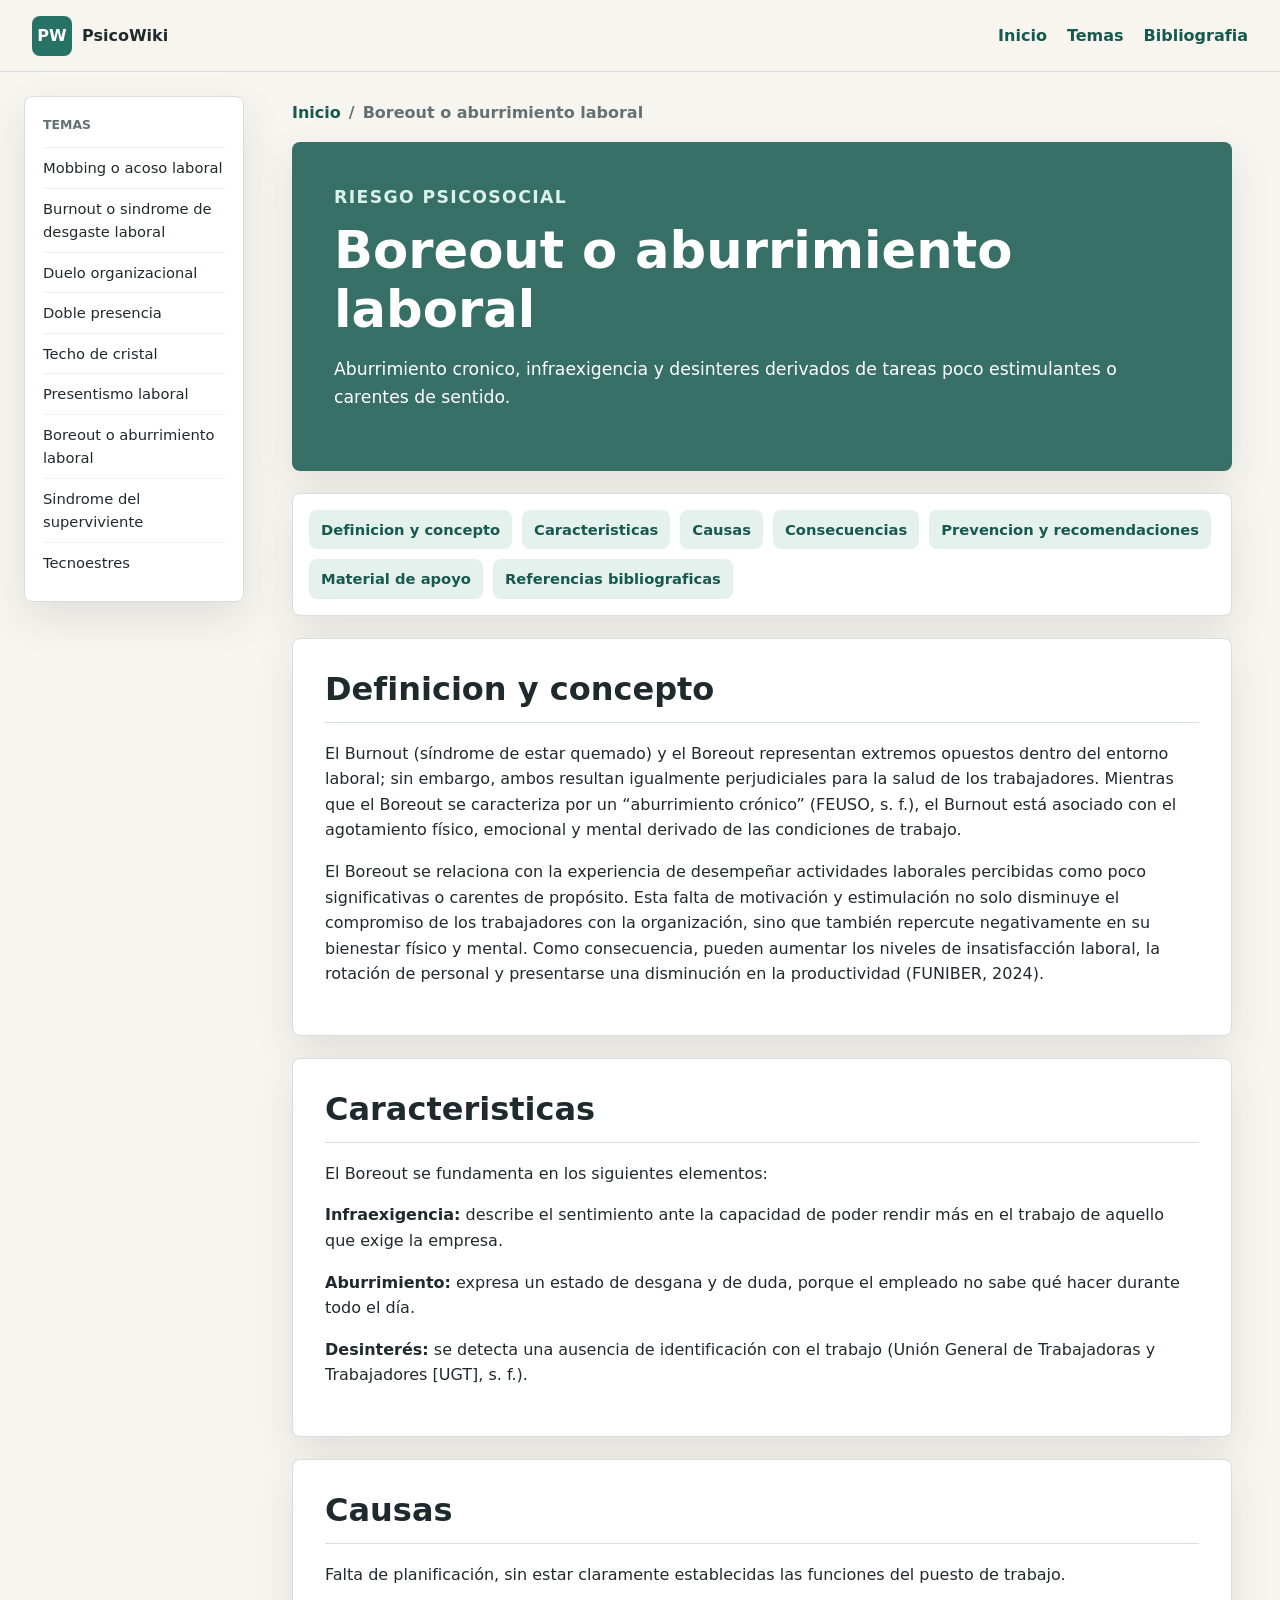
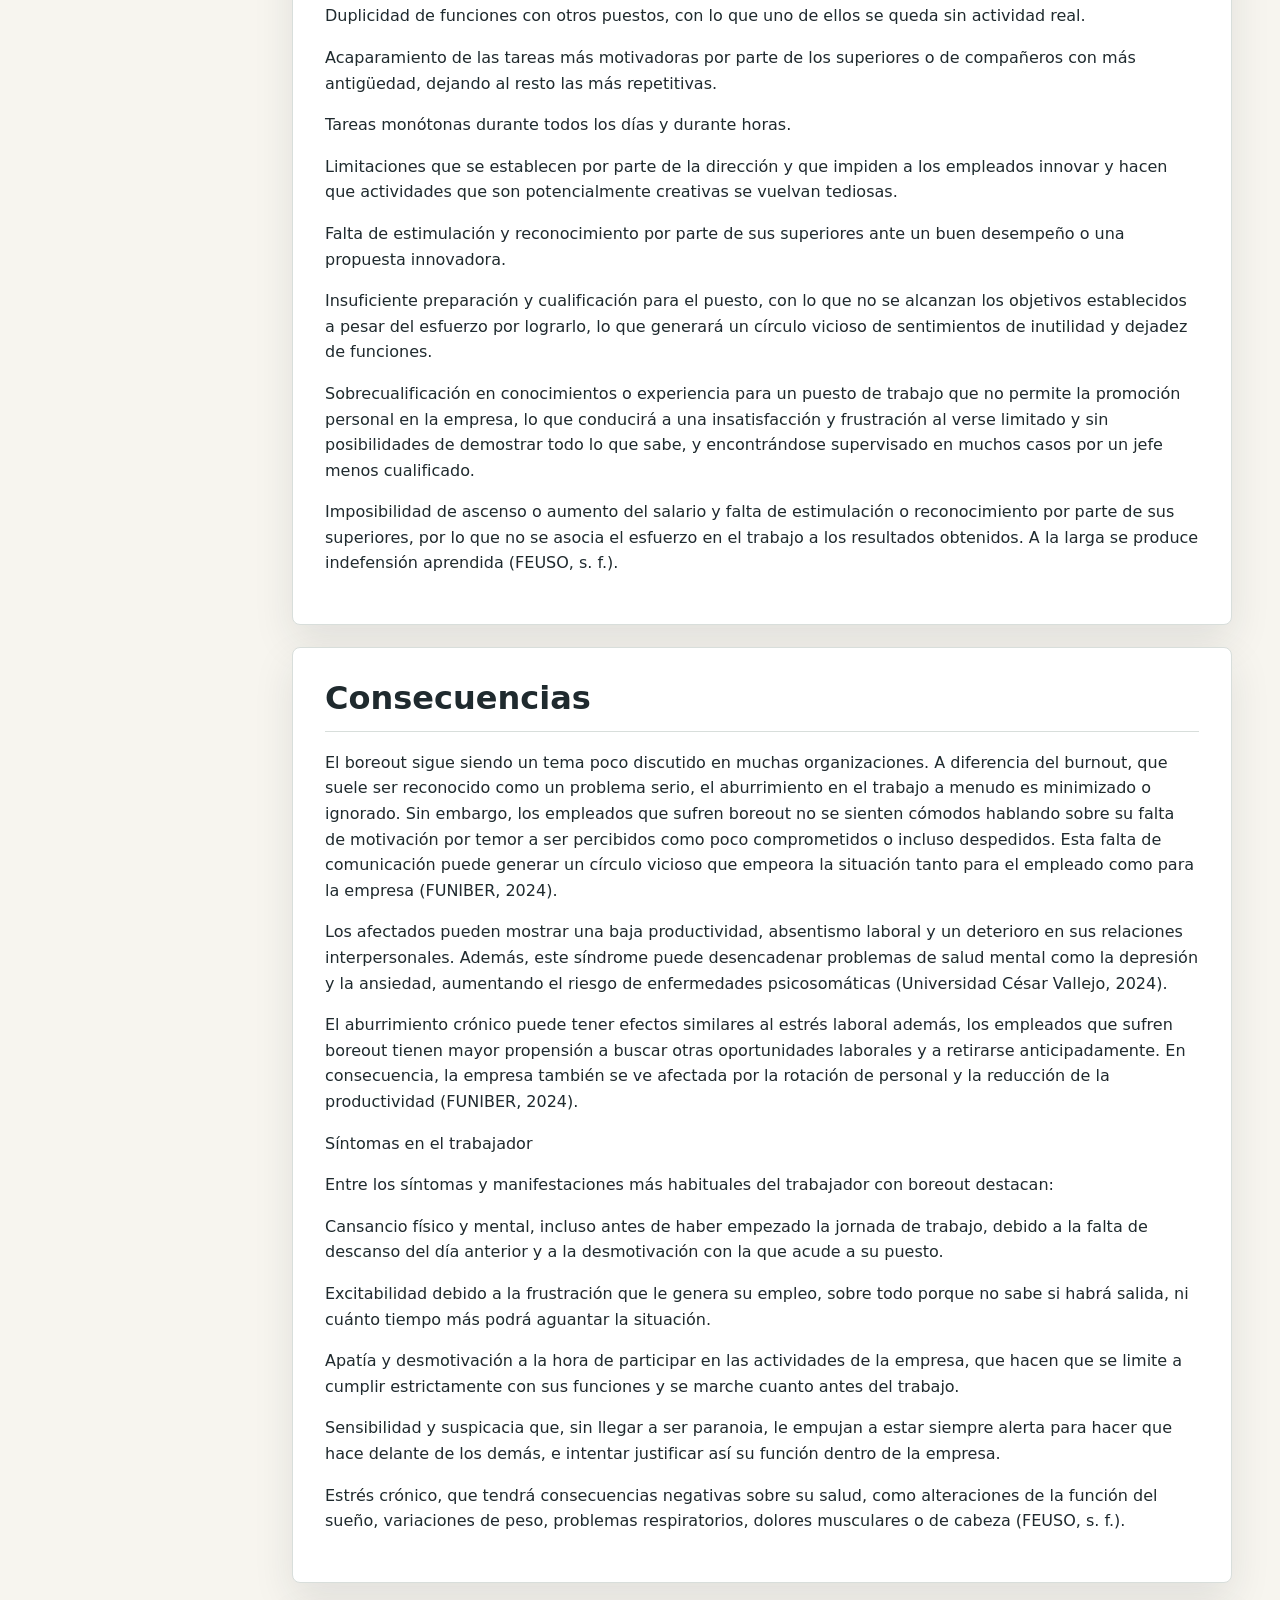
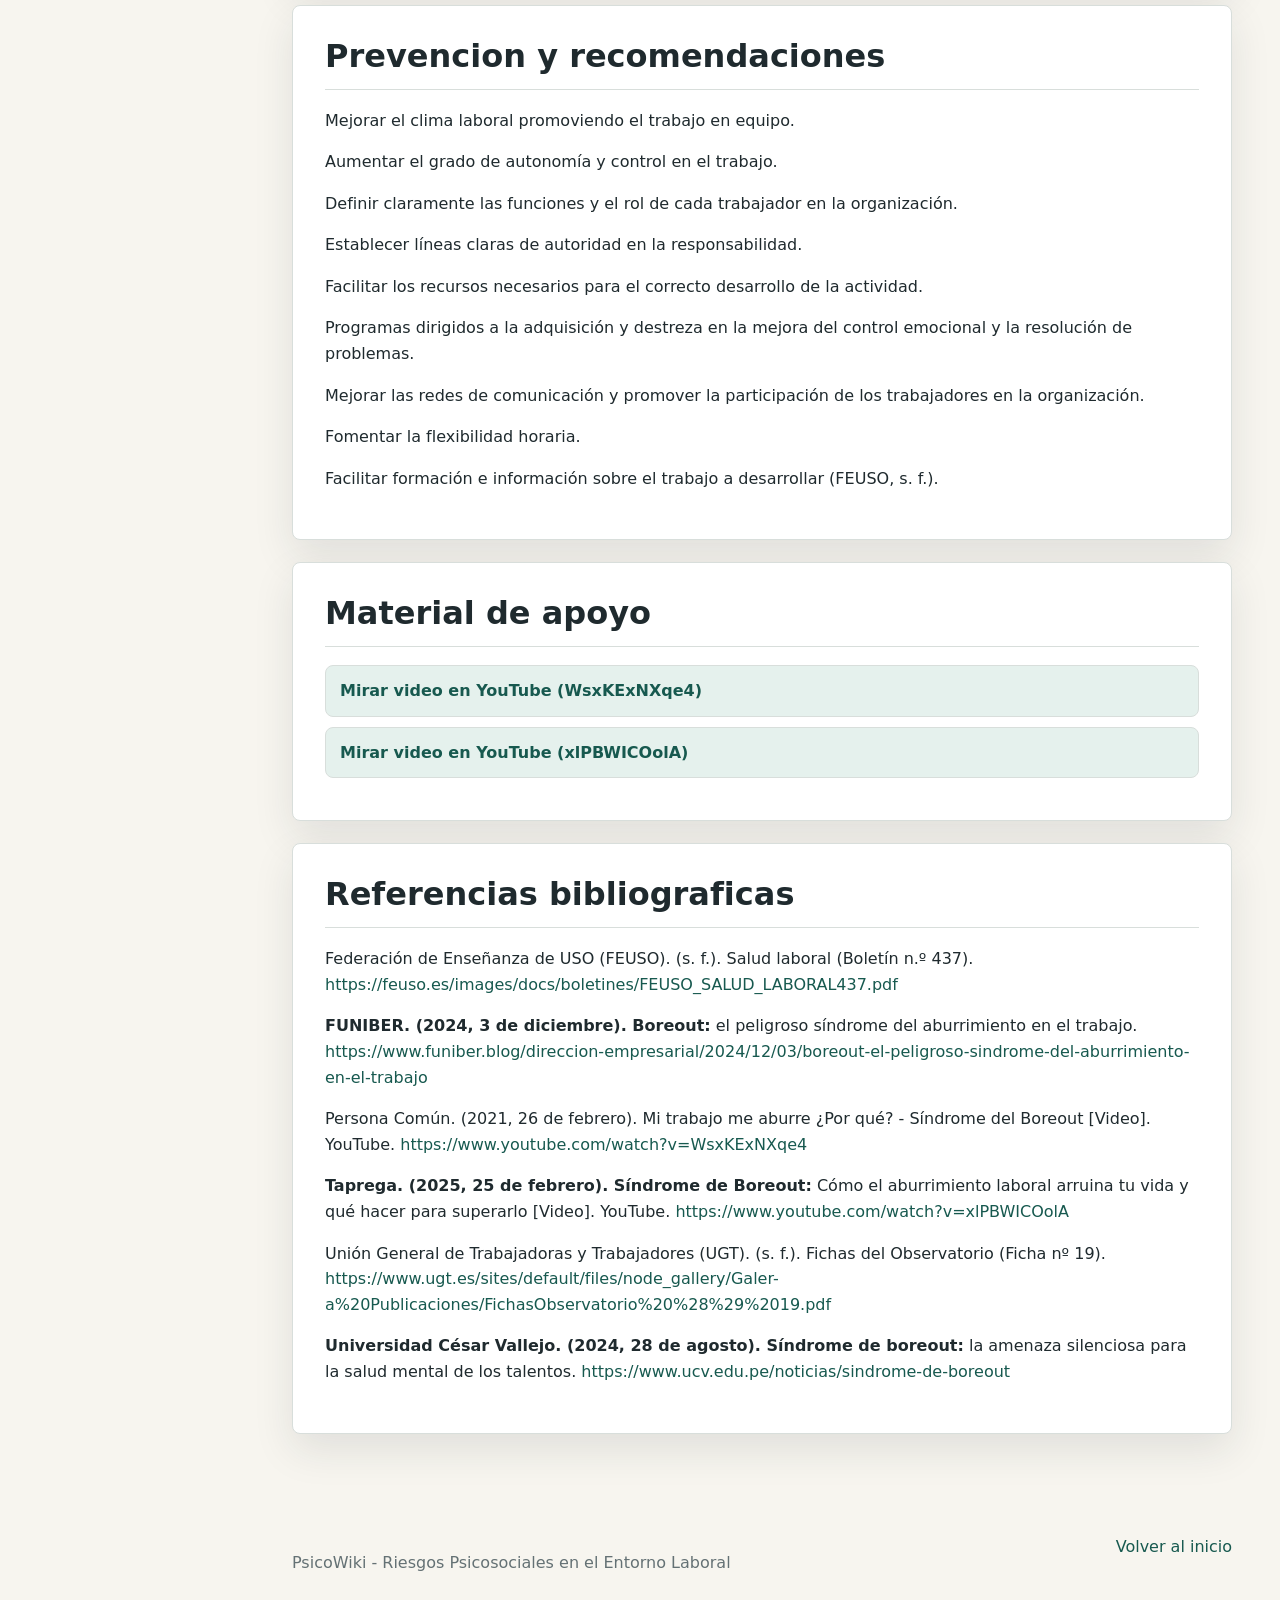
==== topics/boreout.html @ 3ae4dc59 "changes" ====
<!doctype html>
<html lang="es">
  <head>
    <meta charset="UTF-8" />
    <meta name="viewport" content="width=device-width, initial-scale=1.0" />
    <meta name="description" content="Aburrimiento cronico, infraexigencia y desinteres derivados de tareas poco estimulantes o carentes de sentido." />
    <title>Boreout o aburrimiento laboral | PsicoWiki</title>
    <link rel="icon" href="../favicon.svg" type="image/svg+xml" />
    <link rel="stylesheet" href="../styles.css" />
  </head>
  <body>
    <header class="site-header">
      <a class="brand" href="../index.html" aria-label="Ir al inicio">
        <span class="brand-mark">PW</span>
        <span>PsicoWiki</span>
      </a>
      <button class="menu-toggle" type="button" aria-label="Abrir menu" aria-expanded="false">
        <span></span><span></span><span></span>
      </button>
      <nav class="top-nav" aria-label="Navegacion principal">
        <a href="../index.html">Inicio</a>
        <a href="../index.html#temas">Temas</a>
        <a href="../index.html#bibliografia">Bibliografia</a>
      </nav>
    </header>

    <aside class="side-nav" aria-label="Temas de la wiki">
      <p>Temas</p>
      <a class="" href="mobbing.html">Mobbing o acoso laboral</a>
<a class="" href="burnout.html">Burnout o sindrome de desgaste laboral</a>
<a class="" href="duelo.html">Duelo organizacional</a>
<a class="" href="doble-presencia.html">Doble presencia</a>
<a class="" href="techo-cristal.html">Techo de cristal</a>
<a class="" href="presentismo.html">Presentismo laboral</a>
<a class=" active" href="boreout.html">Boreout o aburrimiento laboral</a>
<a class="" href="sindrome-superviviente.html">Sindrome del superviviente</a>
<a class="" href="tecnoestres.html">Tecnoestres</a>
    </aside>

    <main class="page-shell">
      <article class="topic-page">
        <nav class="breadcrumb" aria-label="Ruta"><a href="../index.html">Inicio</a><span>/</span><span>Boreout o aburrimiento laboral</span></nav>
        <section class="topic-hero">
          <p class="eyebrow">Riesgo psicosocial</p>
          <h1>Boreout o aburrimiento laboral</h1>
          <p>Aburrimiento cronico, infraexigencia y desinteres derivados de tareas poco estimulantes o carentes de sentido.</p>
        </section>
        <section class="article-toc" aria-label="Contenido de la pagina">
          <a href="#definicion-y-concepto">Definicion y concepto</a><a href="#caracteristicas">Caracteristicas</a><a href="#causas">Causas</a><a href="#consecuencias">Consecuencias</a><a href="#prevencion-y-recomendaciones">Prevencion y recomendaciones</a><a href="#material-de-apoyo">Material de apoyo</a><a href="#referencias-bibliograficas">Referencias bibliograficas</a>
        </section>
        <section class="article-section" id="definicion-y-concepto">
        <h2>Definicion y concepto</h2>
        <p>El Burnout (síndrome de estar quemado) y el Boreout representan extremos opuestos dentro del entorno laboral; sin embargo, ambos resultan igualmente perjudiciales para la salud de los trabajadores. Mientras que el Boreout se caracteriza por un “aburrimiento crónico” (FEUSO, s. f.), el Burnout está asociado con el agotamiento físico, emocional y mental derivado de las condiciones de trabajo.</p>
<p>El Boreout se relaciona con la experiencia de desempeñar actividades laborales percibidas como poco significativas o carentes de propósito. Esta falta de motivación y estimulación no solo disminuye el compromiso de los trabajadores con la organización, sino que también repercute negativamente en su bienestar físico y mental. Como consecuencia, pueden aumentar los niveles de insatisfacción laboral, la rotación de personal y presentarse una disminución en la productividad (FUNIBER, 2024).</p>
      </section>
<section class="article-section" id="caracteristicas">
        <h2>Caracteristicas</h2>
        <p>El Boreout se fundamenta en los siguientes elementos:</p>
<p><strong>Infraexigencia:</strong> describe el sentimiento ante la capacidad de poder rendir más en el trabajo de aquello que exige la empresa.</p>
<p><strong>Aburrimiento:</strong> expresa un estado de desgana y de duda, porque el empleado no sabe qué hacer durante todo el día.</p>
<p><strong>Desinterés:</strong> se detecta una ausencia de identificación con el trabajo (Unión General de Trabajadoras y Trabajadores [UGT], s. f.).</p>
      </section>
<section class="article-section" id="causas">
        <h2>Causas</h2>
        <p>Falta de planificación, sin estar claramente establecidas las funciones del puesto de trabajo.</p>
<p>Duplicidad de funciones con otros puestos, con lo que uno de ellos se queda sin actividad real.</p>
<p>Acaparamiento de las tareas más motivadoras por parte de los superiores o de compañeros con más antigüedad, dejando al resto las más repetitivas.</p>
<p>Tareas monótonas durante todos los días y durante horas.</p>
<p>Limitaciones que se establecen por parte de la dirección y que impiden a los empleados innovar y hacen que actividades que son potencialmente creativas se vuelvan tediosas.</p>
<p>Falta de estimulación y reconocimiento por parte de sus superiores ante un buen desempeño o una propuesta innovadora.</p>
<p>Insuficiente preparación y cualificación para el puesto, con lo que no se alcanzan los objetivos establecidos a pesar del esfuerzo por lograrlo, lo que generará un círculo vicioso de sentimientos de inutilidad y dejadez de funciones.</p>
<p>Sobrecualificación en conocimientos o experiencia para un puesto de trabajo que no permite la promoción personal en la empresa, lo que conducirá a una insatisfacción y frustración al verse limitado y sin posibilidades de demostrar todo lo que sabe, y encontrándose supervisado en muchos casos por un jefe menos cualificado.</p>
<p>Imposibilidad de ascenso o aumento del salario y falta de estimulación o reconocimiento por parte de sus superiores, por lo que no se asocia el esfuerzo en el trabajo a los resultados obtenidos. A la larga se produce indefensión aprendida (FEUSO, s. f.).</p>
      </section>
<section class="article-section" id="consecuencias">
        <h2>Consecuencias</h2>
        <p>El boreout sigue siendo un tema poco discutido en muchas organizaciones. A diferencia del burnout, que suele ser reconocido como un problema serio, el aburrimiento en el trabajo a menudo es minimizado o ignorado. Sin embargo, los empleados que sufren boreout no se sienten cómodos hablando sobre su falta de motivación por temor a ser percibidos como poco comprometidos o incluso despedidos. Esta falta de comunicación puede generar un círculo vicioso que empeora la situación tanto para el empleado como para la empresa (FUNIBER, 2024).</p>
<p>Los afectados pueden mostrar una baja productividad, absentismo laboral y un deterioro en sus relaciones interpersonales. Además, este síndrome puede desencadenar problemas de salud mental como la depresión y la ansiedad, aumentando el riesgo de enfermedades psicosomáticas (Universidad César Vallejo, 2024).</p>
<p>El aburrimiento crónico puede tener efectos similares al estrés laboral además, los empleados que sufren boreout tienen mayor propensión a buscar otras oportunidades laborales y a retirarse anticipadamente. En consecuencia, la empresa también se ve afectada por la rotación de personal y la reducción de la productividad (FUNIBER, 2024).</p>
<p>Síntomas en el trabajador</p>
<p>Entre los síntomas y manifestaciones más habituales del trabajador con boreout destacan:</p>
<p>Cansancio físico y mental, incluso antes de haber empezado la jornada de trabajo, debido a la falta de descanso del día anterior y a la desmotivación con la que acude a su puesto.</p>
<p>Excitabilidad debido a la frustración que le genera su empleo, sobre todo porque no sabe si habrá salida, ni cuánto tiempo más podrá aguantar la situación.</p>
<p>Apatía y desmotivación a la hora de participar en las actividades de la empresa, que hacen que se limite a cumplir estrictamente con sus funciones y se marche cuanto antes del trabajo.</p>
<p>Sensibilidad y suspicacia que, sin llegar a ser paranoia, le empujan a estar siempre alerta para hacer que hace delante de los demás, e intentar justificar así su función dentro de la empresa.</p>
<p>Estrés crónico, que tendrá consecuencias negativas sobre su salud, como alteraciones de la función del sueño, variaciones de peso, problemas respiratorios, dolores musculares o de cabeza (FEUSO, s. f.).</p>
      </section>
<section class="article-section" id="prevencion-y-recomendaciones">
        <h2>Prevencion y recomendaciones</h2>
        <p>Mejorar el clima laboral promoviendo el trabajo en equipo.</p>
<p>Aumentar el grado de autonomía y control en el trabajo.</p>
<p>Definir claramente las funciones y el rol de cada trabajador en la organización.</p>
<p>Establecer líneas claras de autoridad en la responsabilidad.</p>
<p>Facilitar los recursos necesarios para el correcto desarrollo de la actividad.</p>
<p>Programas dirigidos a la adquisición y destreza en la mejora del control emocional y la resolución de problemas.</p>
<p>Mejorar las redes de comunicación y promover la participación de los trabajadores en la organización.</p>
<p>Fomentar la flexibilidad horaria.</p>
<p>Facilitar formación e información sobre el trabajo a desarrollar (FEUSO, s. f.).</p>
      </section>
<section class="article-section" id="material-de-apoyo">
        <h2>Material de apoyo</h2>
        <a class="resource-link" href="https://www.youtube.com/watch?v=WsxKExNXqe4" target="_blank" rel="noreferrer">Mirar video en YouTube (WsxKExNXqe4)</a>
<a class="resource-link" href="https://www.youtube.com/watch?v=xlPBWICOolA" target="_blank" rel="noreferrer">Mirar video en YouTube (xlPBWICOolA)</a>
      </section>
<section class="article-section" id="referencias-bibliograficas">
        <h2>Referencias bibliograficas</h2>
        <p>Federación de Enseñanza de USO (FEUSO). (s. f.). Salud laboral (Boletín n.º 437). <a href="https://feuso.es/images/docs/boletines/FEUSO_SALUD_LABORAL437.pdf" target="_blank" rel="noreferrer">https://feuso.es/images/docs/boletines/FEUSO_SALUD_LABORAL437.pdf</a></p>
<p><strong>FUNIBER. (2024, 3 de diciembre). Boreout:</strong> el peligroso síndrome del aburrimiento en el trabajo. <a href="https://www.funiber.blog/direccion-empresarial/2024/12/03/boreout-el-peligroso-sindrome-del-aburrimiento-en-el-trabajo" target="_blank" rel="noreferrer">https://www.funiber.blog/direccion-empresarial/2024/12/03/boreout-el-peligroso-sindrome-del-aburrimiento-en-el-trabajo</a></p>
<p>Persona Común. (2021, 26 de febrero). Mi trabajo me aburre ¿Por qué? - Síndrome del Boreout [Video]. YouTube. <a href="https://www.youtube.com/watch?v=WsxKExNXqe4" target="_blank" rel="noreferrer">https://www.youtube.com/watch?v=WsxKExNXqe4</a></p>
<p><strong>Taprega. (2025, 25 de febrero). Síndrome de Boreout:</strong> Cómo el aburrimiento laboral arruina tu vida y qué hacer para superarlo [Video]. YouTube. <a href="https://www.youtube.com/watch?v=xlPBWICOolA" target="_blank" rel="noreferrer">https://www.youtube.com/watch?v=xlPBWICOolA</a></p>
<p>Unión General de Trabajadoras y Trabajadores (UGT). (s. f.). Fichas del Observatorio (Ficha nº 19). <a href="https://www.ugt.es/sites/default/files/node_gallery/Galer-a%20Publicaciones/FichasObservatorio%20%28%29%2019.pdf" target="_blank" rel="noreferrer">https://www.ugt.es/sites/default/files/node_gallery/Galer-a%20Publicaciones/FichasObservatorio%20%28%29%2019.pdf</a></p>
<p><strong>Universidad César Vallejo. (2024, 28 de agosto). Síndrome de boreout:</strong> la amenaza silenciosa para la salud mental de los talentos. <a href="https://www.ucv.edu.pe/noticias/sindrome-de-boreout" target="_blank" rel="noreferrer">https://www.ucv.edu.pe/noticias/sindrome-de-boreout</a></p>
      </section>
      </article>
    </main>

    <footer>
      <p>PsicoWiki - Riesgos Psicosociales en el Entorno Laboral</p>
      <a href="../index.html">Volver al inicio</a>
    </footer>
    <script src="../script.js"></script>
  </body>
</html>
---- styles.css ----
:root {
  --bg: #f7f5ef;
  --surface: #ffffff;
  --ink: #1f2a2e;
  --muted: #647174;
  --line: #d8dedb;
  --accent: #267365;
  --accent-strong: #17594f;
  --accent-soft: #e5f1ed;
  --warn: #8a5a18;
  --shadow: 0 16px 40px rgba(31, 42, 46, 0.1);
}

* {
  box-sizing: border-box;
}

html {
  scroll-behavior: smooth;
}

body {
  margin: 0;
  background: var(--bg);
  color: var(--ink);
  font-family: Inter, ui-sans-serif, system-ui, -apple-system, BlinkMacSystemFont, "Segoe UI", sans-serif;
  line-height: 1.6;
}

a {
  color: var(--accent-strong);
  text-decoration: none;
}

a:hover {
  text-decoration: underline;
}

.site-header {
  position: sticky;
  top: 0;
  z-index: 20;
  display: flex;
  align-items: center;
  justify-content: space-between;
  min-height: 72px;
  padding: 0 32px;
  border-bottom: 1px solid var(--line);
  background: rgba(247, 245, 239, 0.94);
  backdrop-filter: blur(14px);
}

.brand {
  display: inline-flex;
  align-items: center;
  gap: 10px;
  color: var(--ink);
  font-weight: 800;
  letter-spacing: 0;
}

.brand-mark {
  display: inline-grid;
  width: 40px;
  height: 40px;
  place-items: center;
  border-radius: 8px;
  background: var(--accent);
  color: white;
}

.top-nav {
  display: flex;
  gap: 20px;
  font-weight: 700;
}

.menu-toggle {
  display: none;
  flex-direction: column;
  gap: 5px;
  width: 42px;
  height: 42px;
  justify-content: center;
  align-items: center;
  border: 1px solid var(--line);
  border-radius: 8px;
  background: var(--surface);
}

.menu-toggle span {
  width: 20px;
  height: 2px;
  background: var(--ink);
}

.side-nav {
  position: fixed;
  top: 96px;
  left: 24px;
  width: 220px;
  max-height: calc(100vh - 120px);
  overflow: auto;
  padding: 18px;
  border: 1px solid var(--line);
  border-radius: 8px;
  background: var(--surface);
  box-shadow: var(--shadow);
}

.side-nav p {
  margin: 0 0 12px;
  color: var(--muted);
  font-size: 0.78rem;
  font-weight: 800;
  text-transform: uppercase;
}

.side-nav a {
  display: block;
  padding: 8px 0;
  border-top: 1px solid #eef1ef;
  color: var(--ink);
  font-size: 0.92rem;
}

.page-shell {
  width: min(1100px, calc(100% - 340px));
  margin: 0 48px 0 auto;
}

.home-shell {
  width: min(100% - 64px, 1360px);
  margin: 0 auto;
}

.hero {
  display: block;
  min-height: calc(100vh - 72px);
  padding: 48px 0 56px;
}

.hero-content {
  display: flex;
  flex-direction: column;
  justify-content: center;
  min-height: 640px;
  padding: 64px;
  border-radius: 8px;
  background:
    linear-gradient(rgba(23, 89, 79, 0.82), rgba(23, 89, 79, 0.82)),
    url("https://images.unsplash.com/photo-1551836022-d5d88e9218df?auto=format&fit=crop&w=1600&q=80") center/cover;
  color: white;
  box-shadow: var(--shadow);
}

.eyebrow {
  margin: 0 0 10px;
  color: var(--accent);
  font-size: 0.78rem;
  font-weight: 900;
  letter-spacing: 0.08em;
  text-transform: uppercase;
}

.hero .eyebrow {
  color: #d9f2ea;
}

h1,
h2,
h3 {
  line-height: 1.15;
}

h1 {
  max-width: 850px;
  margin: 0;
  font-size: clamp(2.4rem, 5vw, 5.2rem);
}

h2 {
  margin: 0 0 18px;
  font-size: clamp(1.8rem, 3vw, 3rem);
}

h3 {
  margin: 26px 0 10px;
  font-size: 1.12rem;
}

.hero p {
  max-width: 760px;
  font-size: 1.15rem;
}

.hero-actions {
  display: flex;
  flex-wrap: wrap;
  gap: 12px;
  margin-top: 26px;
}

.button {
  display: inline-flex;
  align-items: center;
  justify-content: center;
  min-height: 44px;
  padding: 0 18px;
  border-radius: 8px;
  font-weight: 800;
}

.button.primary {
  background: white;
  color: var(--accent-strong);
}

.button.secondary {
  border: 1px solid rgba(255, 255, 255, 0.7);
  color: white;
}

.section,
.wiki-section {
  border: 1px solid var(--line);
  border-radius: 8px;
  background: var(--surface);
  box-shadow: var(--shadow);
}

.section,
.wiki-section {
  margin: 28px 0;
  padding: 42px;
  scroll-margin-top: 96px;
}

.intro {
  margin-top: 0;
}

.topic-grid,
.resource-grid {
  display: grid;
  grid-template-columns: repeat(3, minmax(0, 1fr));
  gap: 18px;
  margin-top: 24px;
}

.topic-card,
.resource-grid div {
  min-height: 150px;
  padding: 22px;
  border: 1px solid var(--line);
  border-radius: 8px;
  background: var(--accent-soft);
}

.topic-card {
  display: flex;
  flex-direction: column;
  gap: 10px;
  color: var(--ink);
}

.topic-card span {
  color: var(--accent-strong);
  font-size: 1.12rem;
  font-weight: 900;
}

.topic-card small {
  color: var(--muted);
  font-size: 0.95rem;
  font-weight: 600;
  line-height: 1.45;
}

.breadcrumb {
  display: flex;
  flex-wrap: wrap;
  gap: 8px;
  margin: 28px 0 16px;
  color: var(--muted);
  font-weight: 700;
}

.topic-page {
  padding-bottom: 20px;
}

.topic-hero {
  margin-bottom: 22px;
  padding: 42px;
  border-radius: 8px;
  background:
    linear-gradient(rgba(23, 89, 79, 0.86), rgba(23, 89, 79, 0.86)),
    url("https://images.unsplash.com/photo-1497366754035-f200968a6e72?auto=format&fit=crop&w=1600&q=80") center/cover;
  color: white;
  box-shadow: var(--shadow);
}

.topic-hero .eyebrow {
  color: #d9f2ea;
}

.topic-hero h1 {
  font-size: clamp(2rem, 4vw, 4rem);
}

.topic-hero p {
  max-width: 820px;
  font-size: 1.08rem;
}

.article-toc {
  display: flex;
  flex-wrap: wrap;
  gap: 10px;
  margin: 0 0 22px;
  padding: 16px;
  border: 1px solid var(--line);
  border-radius: 8px;
  background: var(--surface);
  box-shadow: var(--shadow);
}

.article-toc a {
  padding: 8px 12px;
  border-radius: 8px;
  background: var(--accent-soft);
  color: var(--accent-strong);
  font-size: 0.92rem;
  font-weight: 800;
}

.article-section {
  margin: 22px 0;
  padding: 32px;
  border: 1px solid var(--line);
  border-radius: 8px;
  background: var(--surface);
  box-shadow: var(--shadow);
  scroll-margin-top: 96px;
}

.article-section h2 {
  padding-bottom: 14px;
  border-bottom: 1px solid var(--line);
  font-size: clamp(1.45rem, 2.5vw, 2.2rem);
}

.article-section p,
.article-section li,
.bibliography li,
.bibliography a {
  overflow-wrap: anywhere;
}

.article-section ul {
  padding-left: 22px;
}

.resource-link {
  display: block;
  margin: 10px 0;
  padding: 12px 14px;
  border: 1px solid var(--line);
  border-radius: 8px;
  background: var(--accent-soft);
  font-weight: 800;
}

.section-heading {
  padding-bottom: 20px;
  border-bottom: 1px solid var(--line);
}

.content-layout {
  display: grid;
  grid-template-columns: minmax(0, 1.45fr) minmax(260px, 0.55fr);
  gap: 32px;
  align-items: start;
}

article ul,
.bibliography ul {
  padding-left: 20px;
}

.resources {
  position: sticky;
  top: 96px;
  padding: 18px;
  border: 1px solid var(--line);
  border-radius: 8px;
  background: #fbfcfb;
}

.resources a {
  display: block;
  margin: 10px 0;
  overflow-wrap: anywhere;
  font-weight: 700;
}

.pending {
  color: var(--warn);
  font-weight: 700;
}

.video-list {
  display: grid;
  gap: 12px;
  margin-top: 14px;
}

.video-link {
  position: relative;
  display: block;
  padding: 14px 16px 14px 44px;
  border: 1px solid var(--line);
  border-radius: 8px;
  background: var(--accent-soft);
  color: var(--accent-strong);
  font-weight: 800;
}

.video-link::before {
  content: "▶";
  position: absolute;
  left: 16px;
  top: 50%;
  transform: translateY(-50%);
  color: var(--accent);
  font-size: 0.9rem;
}

footer {
  display: flex;
  justify-content: space-between;
  width: min(100% - 64px, 1360px);
  margin: 32px auto 0;
  padding: 26px 0 42px;
  color: var(--muted);
}

.page-shell + footer,
body:has(.page-shell) footer {
  width: min(1100px, calc(100% - 340px));
  margin: 32px 48px 0 auto;
}

@media (max-width: 1120px) {
  .side-nav {
    display: none;
  }

  .page-shell,
  footer {
    width: min(100% - 40px, 1100px);
    margin-inline: auto;
  }

  .home-shell {
    width: min(100% - 40px, 1100px);
  }

  .page-shell + footer,
  body:has(.page-shell) footer {
    width: min(100% - 40px, 1100px);
    margin-inline: auto;
  }
}

@media (max-width: 820px) {
  .site-header {
    padding: 0 18px;
  }

  .menu-toggle {
    display: flex;
  }

  .top-nav {
    position: absolute;
    top: 72px;
    left: 0;
    right: 0;
    display: none;
    flex-direction: column;
    padding: 18px;
    border-bottom: 1px solid var(--line);
    background: var(--surface);
  }

  .top-nav.open {
    display: flex;
  }

  .hero {
    grid-template-columns: 1fr;
    min-height: auto;
    padding: 28px 0;
  }

  .hero-content,
  .section,
  .wiki-section {
    padding: 24px;
  }

  .hero-content {
    min-height: 520px;
  }

  .content-layout,
  .topic-grid,
  .resource-grid {
    grid-template-columns: 1fr;
  }

  .topic-hero,
  .article-section {
    padding: 24px;
  }

  .resources {
    position: static;
  }

  footer {
    flex-direction: column;
    gap: 8px;
  }
}
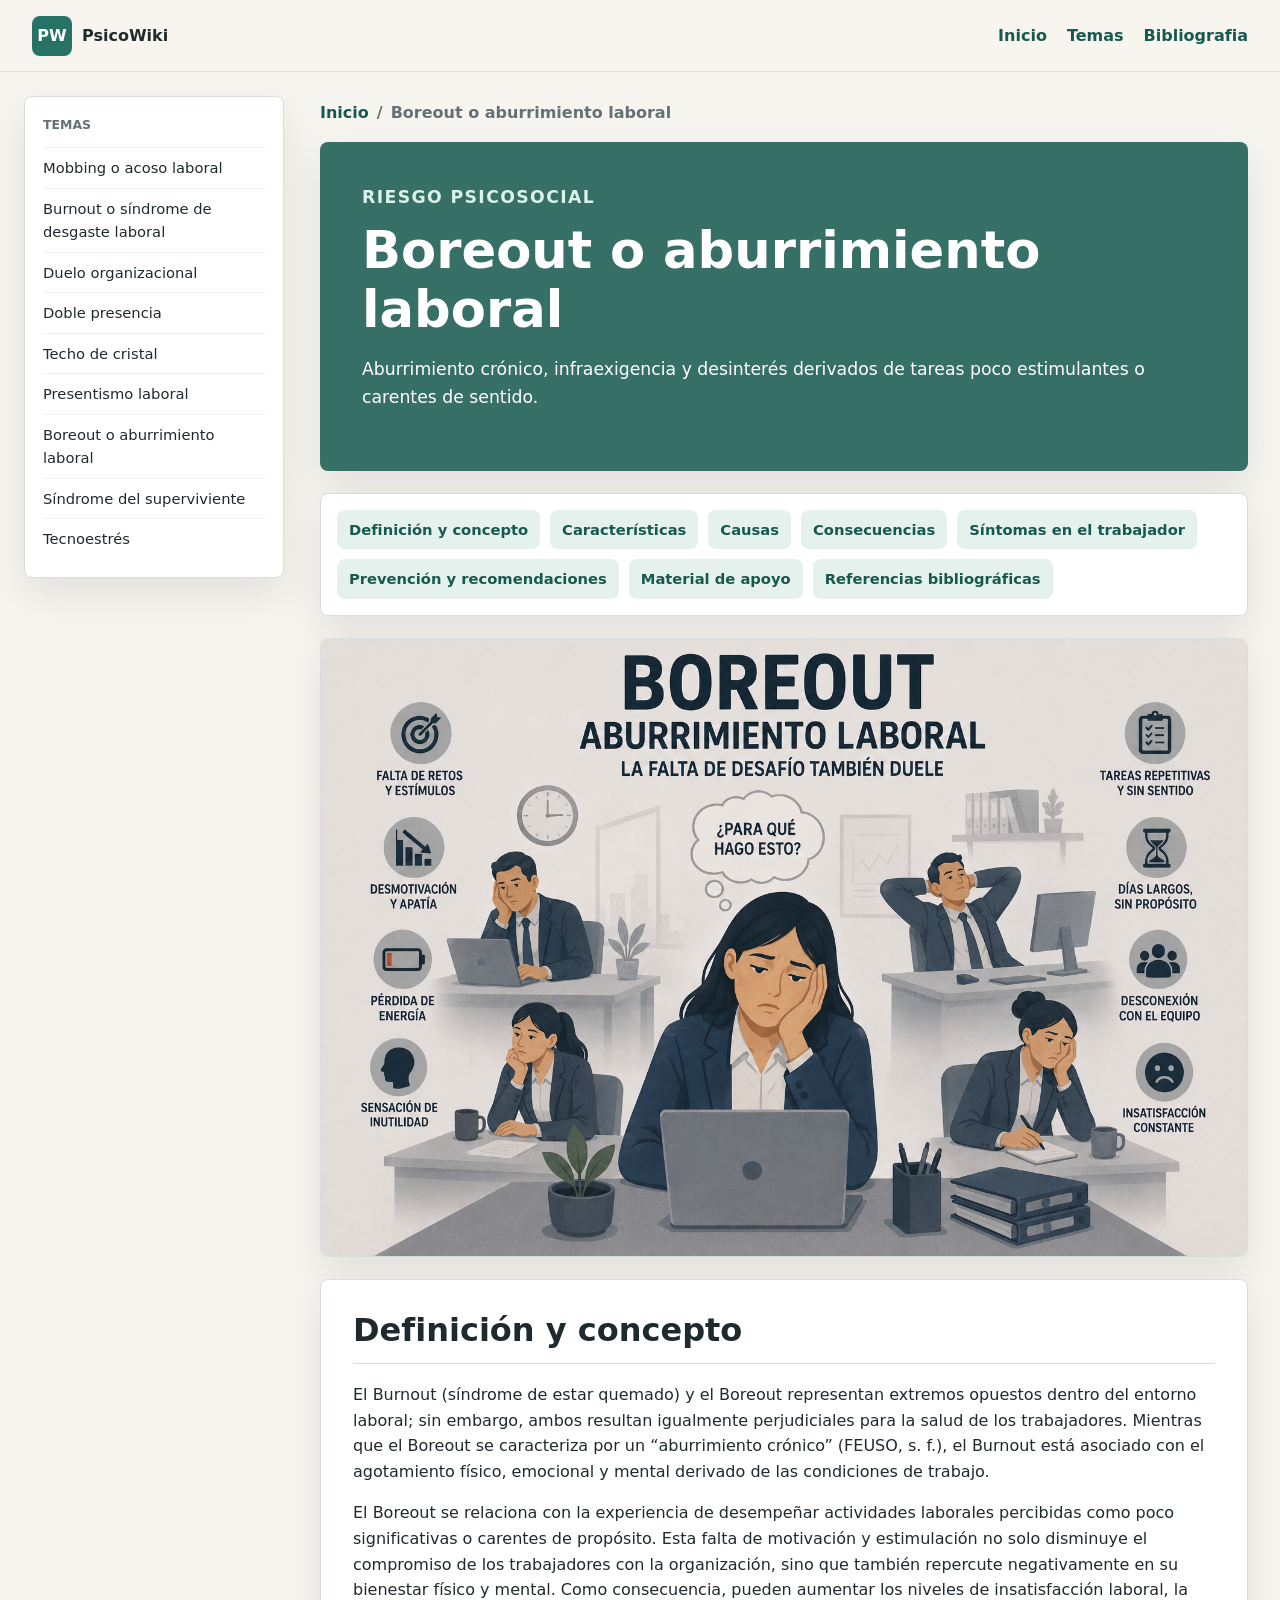
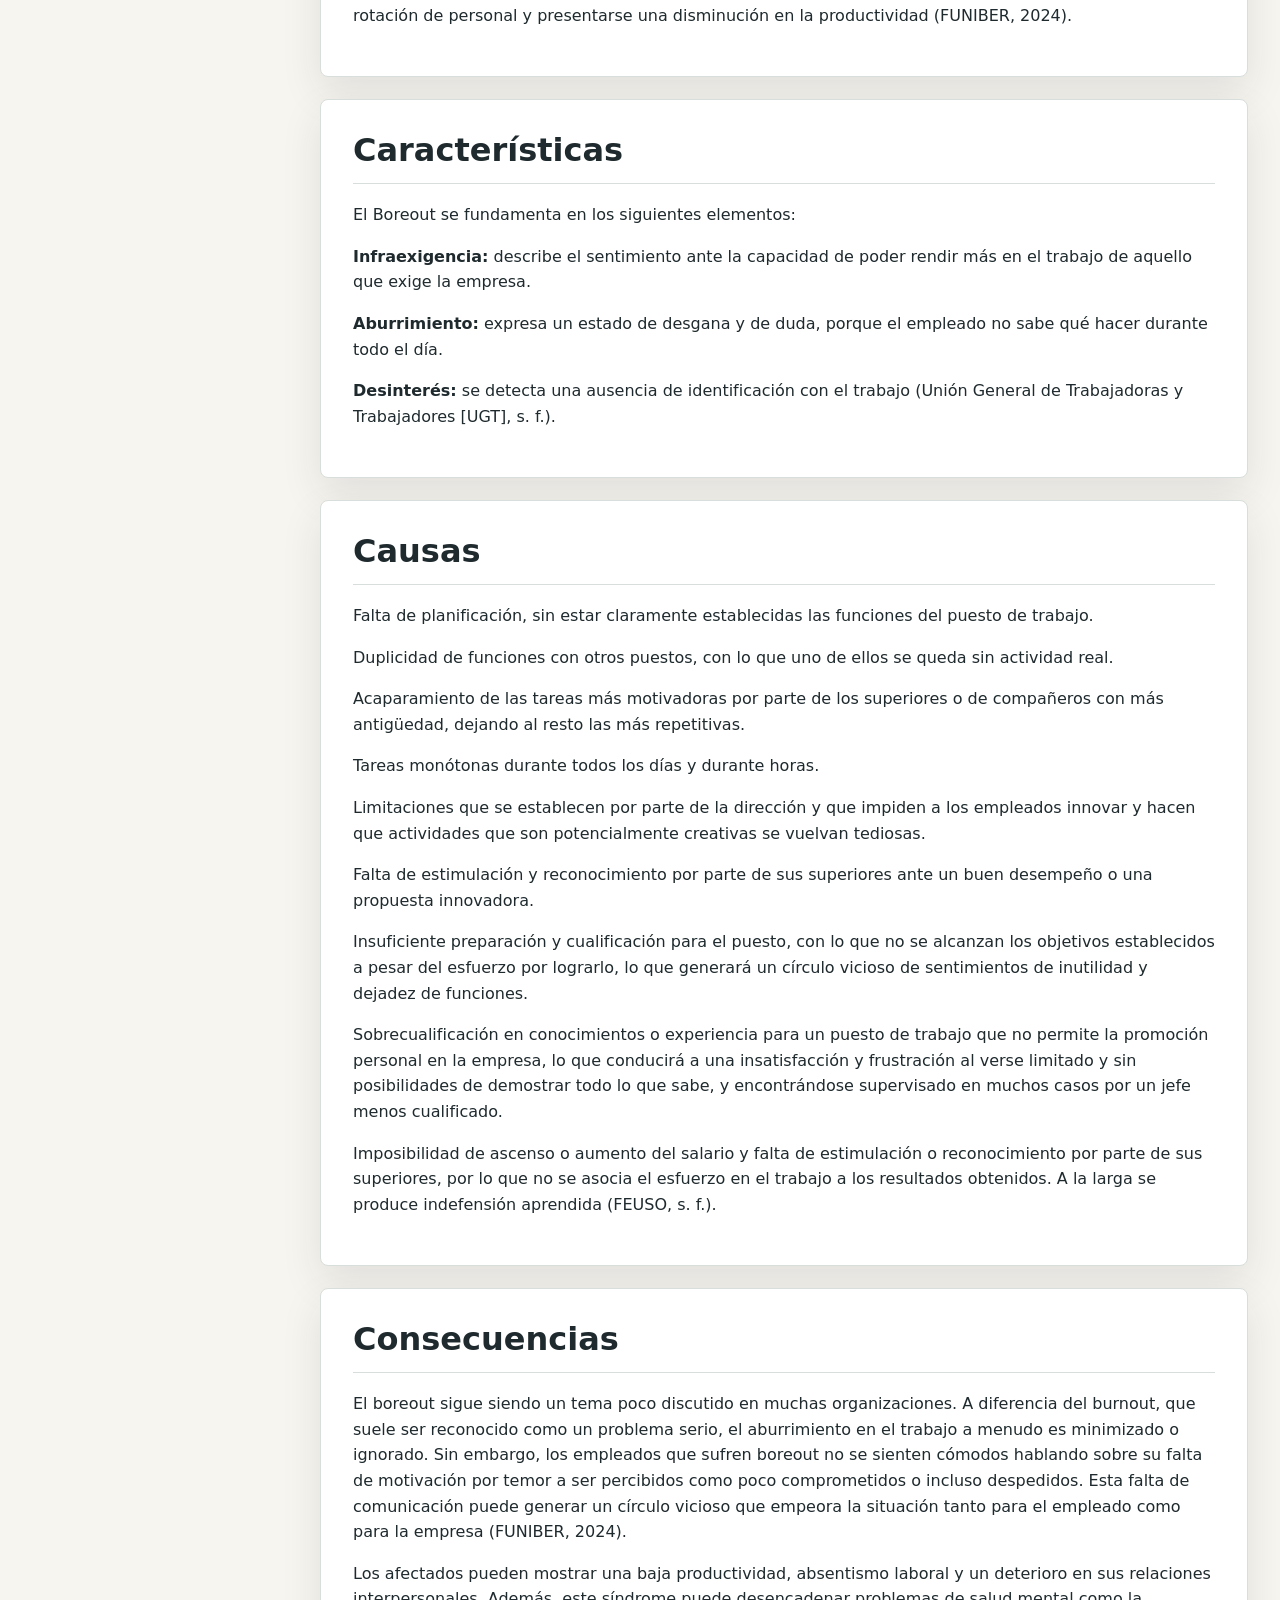
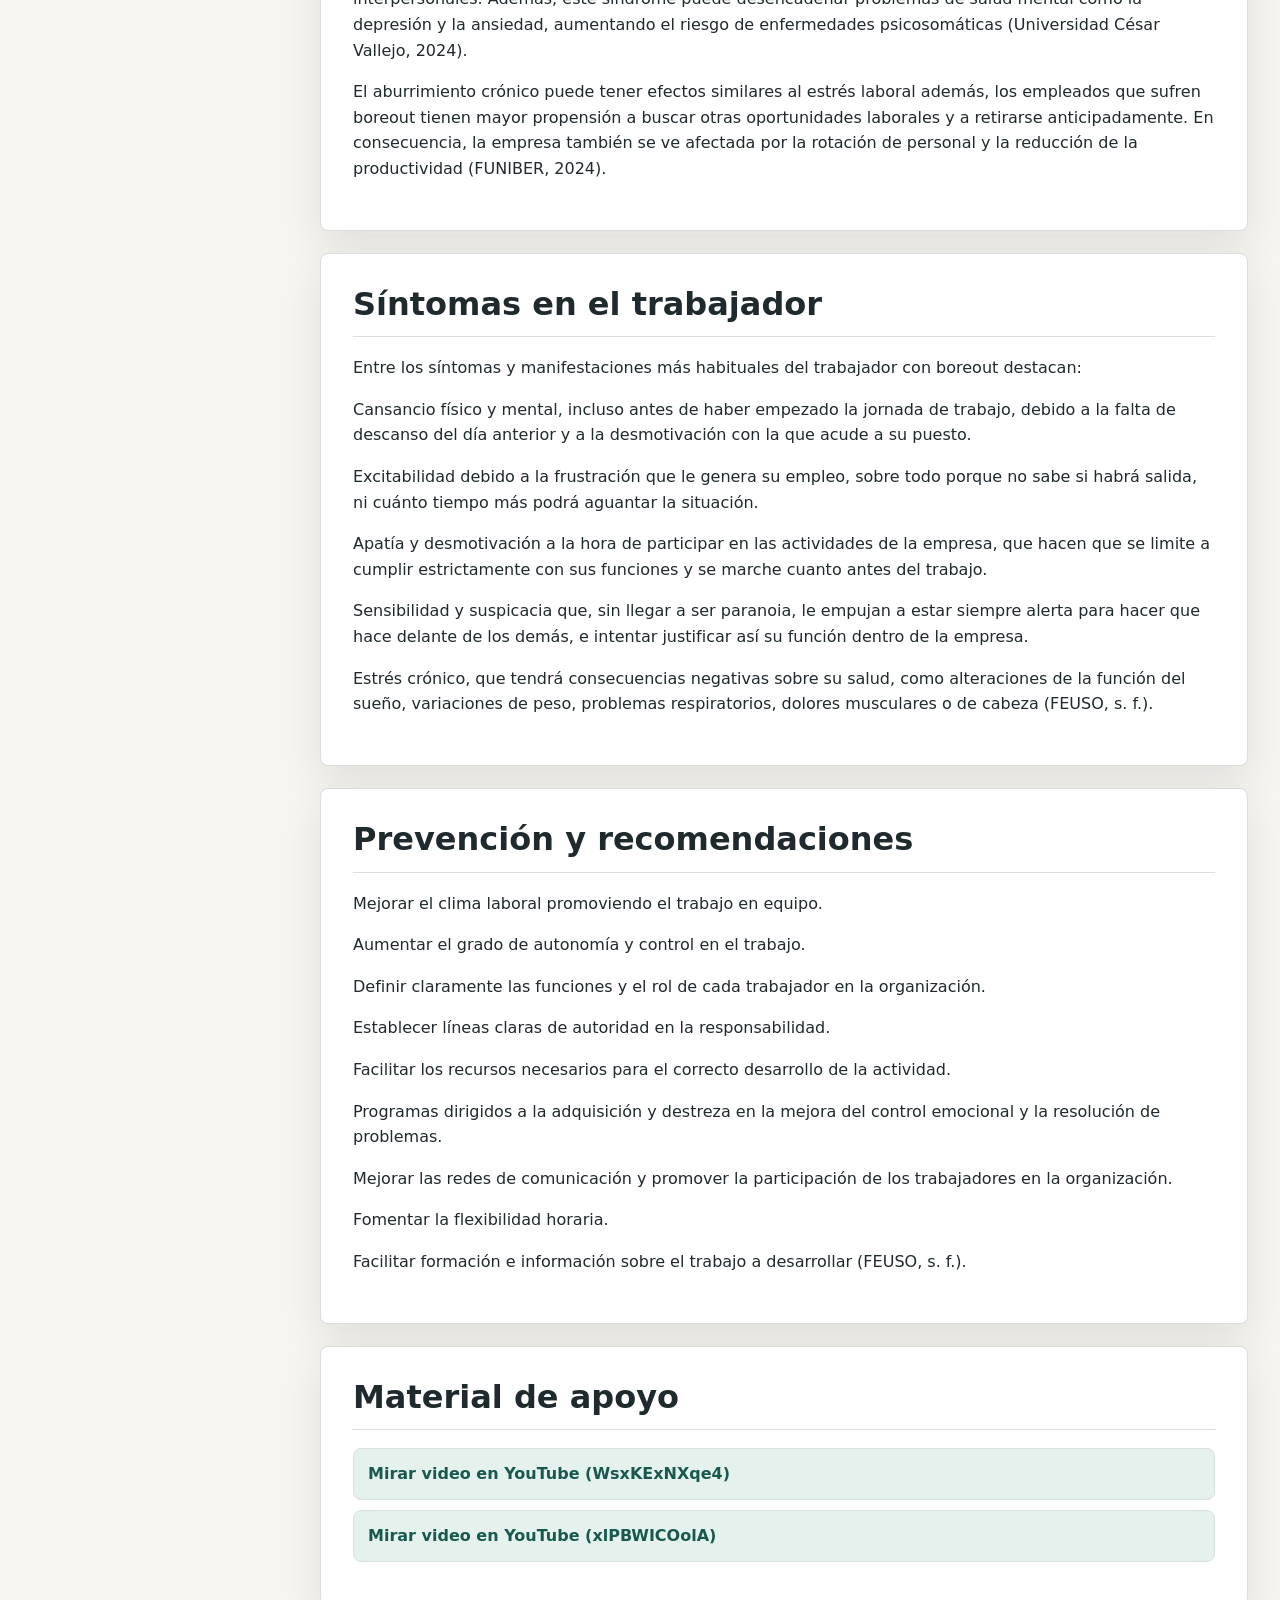
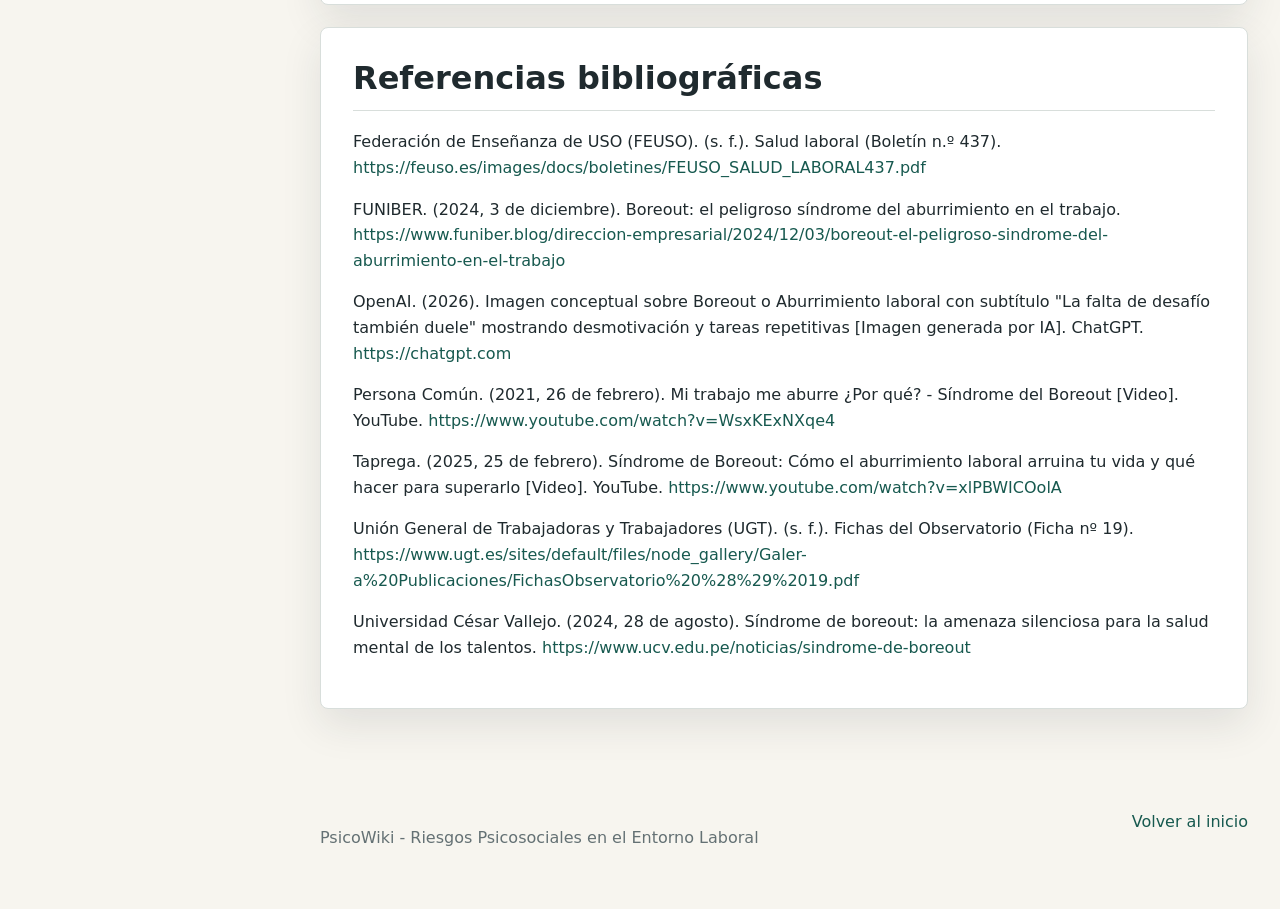
==== commit 3e871737: "changes" ====
--- a/topics/boreout.html
+++ b/topics/boreout.html
@@ -3,7 +3,7 @@
   <head>
     <meta charset="UTF-8" />
     <meta name="viewport" content="width=device-width, initial-scale=1.0" />
-    <meta name="description" content="Aburrimiento cronico, infraexigencia y desinteres derivados de tareas poco estimulantes o carentes de sentido." />
+    <meta name="description" content="Aburrimiento crónico, infraexigencia y desinterés derivados de tareas poco estimulantes o carentes de sentido." />
     <title>Boreout o aburrimiento laboral | PsicoWiki</title>
     <link rel="icon" href="../favicon.svg" type="image/svg+xml" />
     <link rel="stylesheet" href="../styles.css" />
@@ -27,14 +27,14 @@
     <aside class="side-nav" aria-label="Temas de la wiki">
       <p>Temas</p>
       <a class="" href="mobbing.html">Mobbing o acoso laboral</a>
-<a class="" href="burnout.html">Burnout o sindrome de desgaste laboral</a>
+<a class="" href="burnout.html">Burnout o síndrome de desgaste laboral</a>
 <a class="" href="duelo.html">Duelo organizacional</a>
 <a class="" href="doble-presencia.html">Doble presencia</a>
 <a class="" href="techo-cristal.html">Techo de cristal</a>
 <a class="" href="presentismo.html">Presentismo laboral</a>
 <a class=" active" href="boreout.html">Boreout o aburrimiento laboral</a>
-<a class="" href="sindrome-superviviente.html">Sindrome del superviviente</a>
-<a class="" href="tecnoestres.html">Tecnoestres</a>
+<a class="" href="sindrome-superviviente.html">Síndrome del superviviente</a>
+<a class="" href="tecnoestres.html">Tecnoestrés</a>
     </aside>
 
     <main class="page-shell">
@@ -43,18 +43,21 @@
         <section class="topic-hero">
           <p class="eyebrow">Riesgo psicosocial</p>
           <h1>Boreout o aburrimiento laboral</h1>
-          <p>Aburrimiento cronico, infraexigencia y desinteres derivados de tareas poco estimulantes o carentes de sentido.</p>
+          <p>Aburrimiento crónico, infraexigencia y desinterés derivados de tareas poco estimulantes o carentes de sentido.</p>
         </section>
-        <section class="article-toc" aria-label="Contenido de la pagina">
-          <a href="#definicion-y-concepto">Definicion y concepto</a><a href="#caracteristicas">Caracteristicas</a><a href="#causas">Causas</a><a href="#consecuencias">Consecuencias</a><a href="#prevencion-y-recomendaciones">Prevencion y recomendaciones</a><a href="#material-de-apoyo">Material de apoyo</a><a href="#referencias-bibliograficas">Referencias bibliograficas</a>
+        <section class="article-toc" aria-label="Contenido de la página">
+          <a href="#definicion-y-concepto">Definición y concepto</a><a href="#caracteristicas">Características</a><a href="#causas">Causas</a><a href="#consecuencias">Consecuencias</a><a href="#sintomas-en-el-trabajador">Síntomas en el trabajador</a><a href="#prevencion-y-recomendaciones">Prevención y recomendaciones</a><a href="#material-de-apoyo">Material de apoyo</a><a href="#referencias-bibliograficas">Referencias bibliográficas</a>
         </section>
+        <figure class="topic-image">
+          <img src="../assets/images/boreout.jpg" alt="Boreout o aburrimiento laboral" />
+        </figure>
         <section class="article-section" id="definicion-y-concepto">
-        <h2>Definicion y concepto</h2>
+        <h2>Definición y concepto</h2>
         <p>El Burnout (síndrome de estar quemado) y el Boreout representan extremos opuestos dentro del entorno laboral; sin embargo, ambos resultan igualmente perjudiciales para la salud de los trabajadores. Mientras que el Boreout se caracteriza por un “aburrimiento crónico” (FEUSO, s. f.), el Burnout está asociado con el agotamiento físico, emocional y mental derivado de las condiciones de trabajo.</p>
 <p>El Boreout se relaciona con la experiencia de desempeñar actividades laborales percibidas como poco significativas o carentes de propósito. Esta falta de motivación y estimulación no solo disminuye el compromiso de los trabajadores con la organización, sino que también repercute negativamente en su bienestar físico y mental. Como consecuencia, pueden aumentar los niveles de insatisfacción laboral, la rotación de personal y presentarse una disminución en la productividad (FUNIBER, 2024).</p>
       </section>
 <section class="article-section" id="caracteristicas">
-        <h2>Caracteristicas</h2>
+        <h2>Características</h2>
         <p>El Boreout se fundamenta en los siguientes elementos:</p>
 <p><strong>Infraexigencia:</strong> describe el sentimiento ante la capacidad de poder rendir más en el trabajo de aquello que exige la empresa.</p>
 <p><strong>Aburrimiento:</strong> expresa un estado de desgana y de duda, porque el empleado no sabe qué hacer durante todo el día.</p>
@@ -77,8 +80,10 @@
         <p>El boreout sigue siendo un tema poco discutido en muchas organizaciones. A diferencia del burnout, que suele ser reconocido como un problema serio, el aburrimiento en el trabajo a menudo es minimizado o ignorado. Sin embargo, los empleados que sufren boreout no se sienten cómodos hablando sobre su falta de motivación por temor a ser percibidos como poco comprometidos o incluso despedidos. Esta falta de comunicación puede generar un círculo vicioso que empeora la situación tanto para el empleado como para la empresa (FUNIBER, 2024).</p>
 <p>Los afectados pueden mostrar una baja productividad, absentismo laboral y un deterioro en sus relaciones interpersonales. Además, este síndrome puede desencadenar problemas de salud mental como la depresión y la ansiedad, aumentando el riesgo de enfermedades psicosomáticas (Universidad César Vallejo, 2024).</p>
 <p>El aburrimiento crónico puede tener efectos similares al estrés laboral además, los empleados que sufren boreout tienen mayor propensión a buscar otras oportunidades laborales y a retirarse anticipadamente. En consecuencia, la empresa también se ve afectada por la rotación de personal y la reducción de la productividad (FUNIBER, 2024).</p>
-<p>Síntomas en el trabajador</p>
-<p>Entre los síntomas y manifestaciones más habituales del trabajador con boreout destacan:</p>
+      </section>
+<section class="article-section" id="sintomas-en-el-trabajador">
+        <h2>Síntomas en el trabajador</h2>
+        <p>Entre los síntomas y manifestaciones más habituales del trabajador con boreout destacan:</p>
 <p>Cansancio físico y mental, incluso antes de haber empezado la jornada de trabajo, debido a la falta de descanso del día anterior y a la desmotivación con la que acude a su puesto.</p>
 <p>Excitabilidad debido a la frustración que le genera su empleo, sobre todo porque no sabe si habrá salida, ni cuánto tiempo más podrá aguantar la situación.</p>
 <p>Apatía y desmotivación a la hora de participar en las actividades de la empresa, que hacen que se limite a cumplir estrictamente con sus funciones y se marche cuanto antes del trabajo.</p>
@@ -86,7 +91,7 @@
 <p>Estrés crónico, que tendrá consecuencias negativas sobre su salud, como alteraciones de la función del sueño, variaciones de peso, problemas respiratorios, dolores musculares o de cabeza (FEUSO, s. f.).</p>
       </section>
 <section class="article-section" id="prevencion-y-recomendaciones">
-        <h2>Prevencion y recomendaciones</h2>
+        <h2>Prevención y recomendaciones</h2>
         <p>Mejorar el clima laboral promoviendo el trabajo en equipo.</p>
 <p>Aumentar el grado de autonomía y control en el trabajo.</p>
 <p>Definir claramente las funciones y el rol de cada trabajador en la organización.</p>
@@ -103,13 +108,14 @@
 <a class="resource-link" href="https://www.youtube.com/watch?v=xlPBWICOolA" target="_blank" rel="noreferrer">Mirar video en YouTube (xlPBWICOolA)</a>
       </section>
 <section class="article-section" id="referencias-bibliograficas">
-        <h2>Referencias bibliograficas</h2>
+        <h2>Referencias bibliográficas</h2>
         <p>Federación de Enseñanza de USO (FEUSO). (s. f.). Salud laboral (Boletín n.º 437). <a href="https://feuso.es/images/docs/boletines/FEUSO_SALUD_LABORAL437.pdf" target="_blank" rel="noreferrer">https://feuso.es/images/docs/boletines/FEUSO_SALUD_LABORAL437.pdf</a></p>
-<p><strong>FUNIBER. (2024, 3 de diciembre). Boreout:</strong> el peligroso síndrome del aburrimiento en el trabajo. <a href="https://www.funiber.blog/direccion-empresarial/2024/12/03/boreout-el-peligroso-sindrome-del-aburrimiento-en-el-trabajo" target="_blank" rel="noreferrer">https://www.funiber.blog/direccion-empresarial/2024/12/03/boreout-el-peligroso-sindrome-del-aburrimiento-en-el-trabajo</a></p>
+<p>FUNIBER. (2024, 3 de diciembre). Boreout: el peligroso síndrome del aburrimiento en el trabajo. <a href="https://www.funiber.blog/direccion-empresarial/2024/12/03/boreout-el-peligroso-sindrome-del-aburrimiento-en-el-trabajo" target="_blank" rel="noreferrer">https://www.funiber.blog/direccion-empresarial/2024/12/03/boreout-el-peligroso-sindrome-del-aburrimiento-en-el-trabajo</a></p>
+<p>​OpenAI. (2026). Imagen conceptual sobre Boreout o Aburrimiento laboral con subtítulo "La falta de desafío también duele" mostrando desmotivación y tareas repetitivas [Imagen generada por IA]. ChatGPT.   <a href="https://chatgpt.com" target="_blank" rel="noreferrer">https://chatgpt.com</a></p>
 <p>Persona Común. (2021, 26 de febrero). Mi trabajo me aburre ¿Por qué? - Síndrome del Boreout [Video]. YouTube. <a href="https://www.youtube.com/watch?v=WsxKExNXqe4" target="_blank" rel="noreferrer">https://www.youtube.com/watch?v=WsxKExNXqe4</a></p>
-<p><strong>Taprega. (2025, 25 de febrero). Síndrome de Boreout:</strong> Cómo el aburrimiento laboral arruina tu vida y qué hacer para superarlo [Video]. YouTube. <a href="https://www.youtube.com/watch?v=xlPBWICOolA" target="_blank" rel="noreferrer">https://www.youtube.com/watch?v=xlPBWICOolA</a></p>
+<p>Taprega. (2025, 25 de febrero). Síndrome de Boreout: Cómo el aburrimiento laboral arruina tu vida y qué hacer para superarlo [Video]. YouTube. <a href="https://www.youtube.com/watch?v=xlPBWICOolA" target="_blank" rel="noreferrer">https://www.youtube.com/watch?v=xlPBWICOolA</a></p>
 <p>Unión General de Trabajadoras y Trabajadores (UGT). (s. f.). Fichas del Observatorio (Ficha nº 19). <a href="https://www.ugt.es/sites/default/files/node_gallery/Galer-a%20Publicaciones/FichasObservatorio%20%28%29%2019.pdf" target="_blank" rel="noreferrer">https://www.ugt.es/sites/default/files/node_gallery/Galer-a%20Publicaciones/FichasObservatorio%20%28%29%2019.pdf</a></p>
-<p><strong>Universidad César Vallejo. (2024, 28 de agosto). Síndrome de boreout:</strong> la amenaza silenciosa para la salud mental de los talentos. <a href="https://www.ucv.edu.pe/noticias/sindrome-de-boreout" target="_blank" rel="noreferrer">https://www.ucv.edu.pe/noticias/sindrome-de-boreout</a></p>
+<p>Universidad César Vallejo. (2024, 28 de agosto). Síndrome de boreout: la amenaza silenciosa para la salud mental de los talentos. <a href="https://www.ucv.edu.pe/noticias/sindrome-de-boreout" target="_blank" rel="noreferrer">https://www.ucv.edu.pe/noticias/sindrome-de-boreout</a></p>
       </section>
       </article>
     </main>
--- a/styles.css
+++ b/styles.css
@@ -98,7 +98,7 @@
   position: fixed;
   top: 96px;
   left: 24px;
-  width: 220px;
+  width: 260px;
   max-height: calc(100vh - 120px);
   overflow: auto;
   padding: 18px;
@@ -125,8 +125,8 @@
 }
 
 .page-shell {
-  width: min(1100px, calc(100% - 340px));
-  margin: 0 48px 0 auto;
+  width: auto;
+  margin: 0 32px 0 320px;
 }
 
 .home-shell {
@@ -335,6 +335,24 @@
   font-weight: 800;
 }
 
+.topic-image {
+  margin: 22px 0;
+  border: 1px solid var(--line);
+  border-radius: 8px;
+  background: var(--surface);
+  box-shadow: var(--shadow);
+  overflow: hidden;
+}
+
+.topic-image img {
+  display: block;
+  width: 100%;
+  height: auto;
+  max-height: none;
+  object-fit: contain;
+  object-position: center;
+}
+
 .article-section {
   margin: 22px 0;
   padding: 32px;
@@ -349,6 +367,22 @@
   padding-bottom: 14px;
   border-bottom: 1px solid var(--line);
   font-size: clamp(1.45rem, 2.5vw, 2.2rem);
+}
+
+.article-section h3 {
+  display: inline-block;
+  margin-top: 28px;
+  margin-bottom: 8px;
+  color: var(--accent-strong);
+  text-decoration: underline;
+  text-decoration-color: var(--accent);
+  text-decoration-thickness: 2px;
+  text-underline-offset: 5px;
+}
+
+.article-section strong {
+  color: var(--ink);
+  font-weight: 900;
 }
 
 .article-section p,
@@ -360,6 +394,10 @@
 
 .article-section ul {
   padding-left: 22px;
+}
+
+.article-section li + li {
+  margin-top: 6px;
 }
 
 .resource-link {
@@ -448,8 +486,8 @@
 
 .page-shell + footer,
 body:has(.page-shell) footer {
-  width: min(1100px, calc(100% - 340px));
-  margin: 32px 48px 0 auto;
+  width: auto;
+  margin: 32px 32px 0 320px;
 }
 
 @media (max-width: 1120px) {
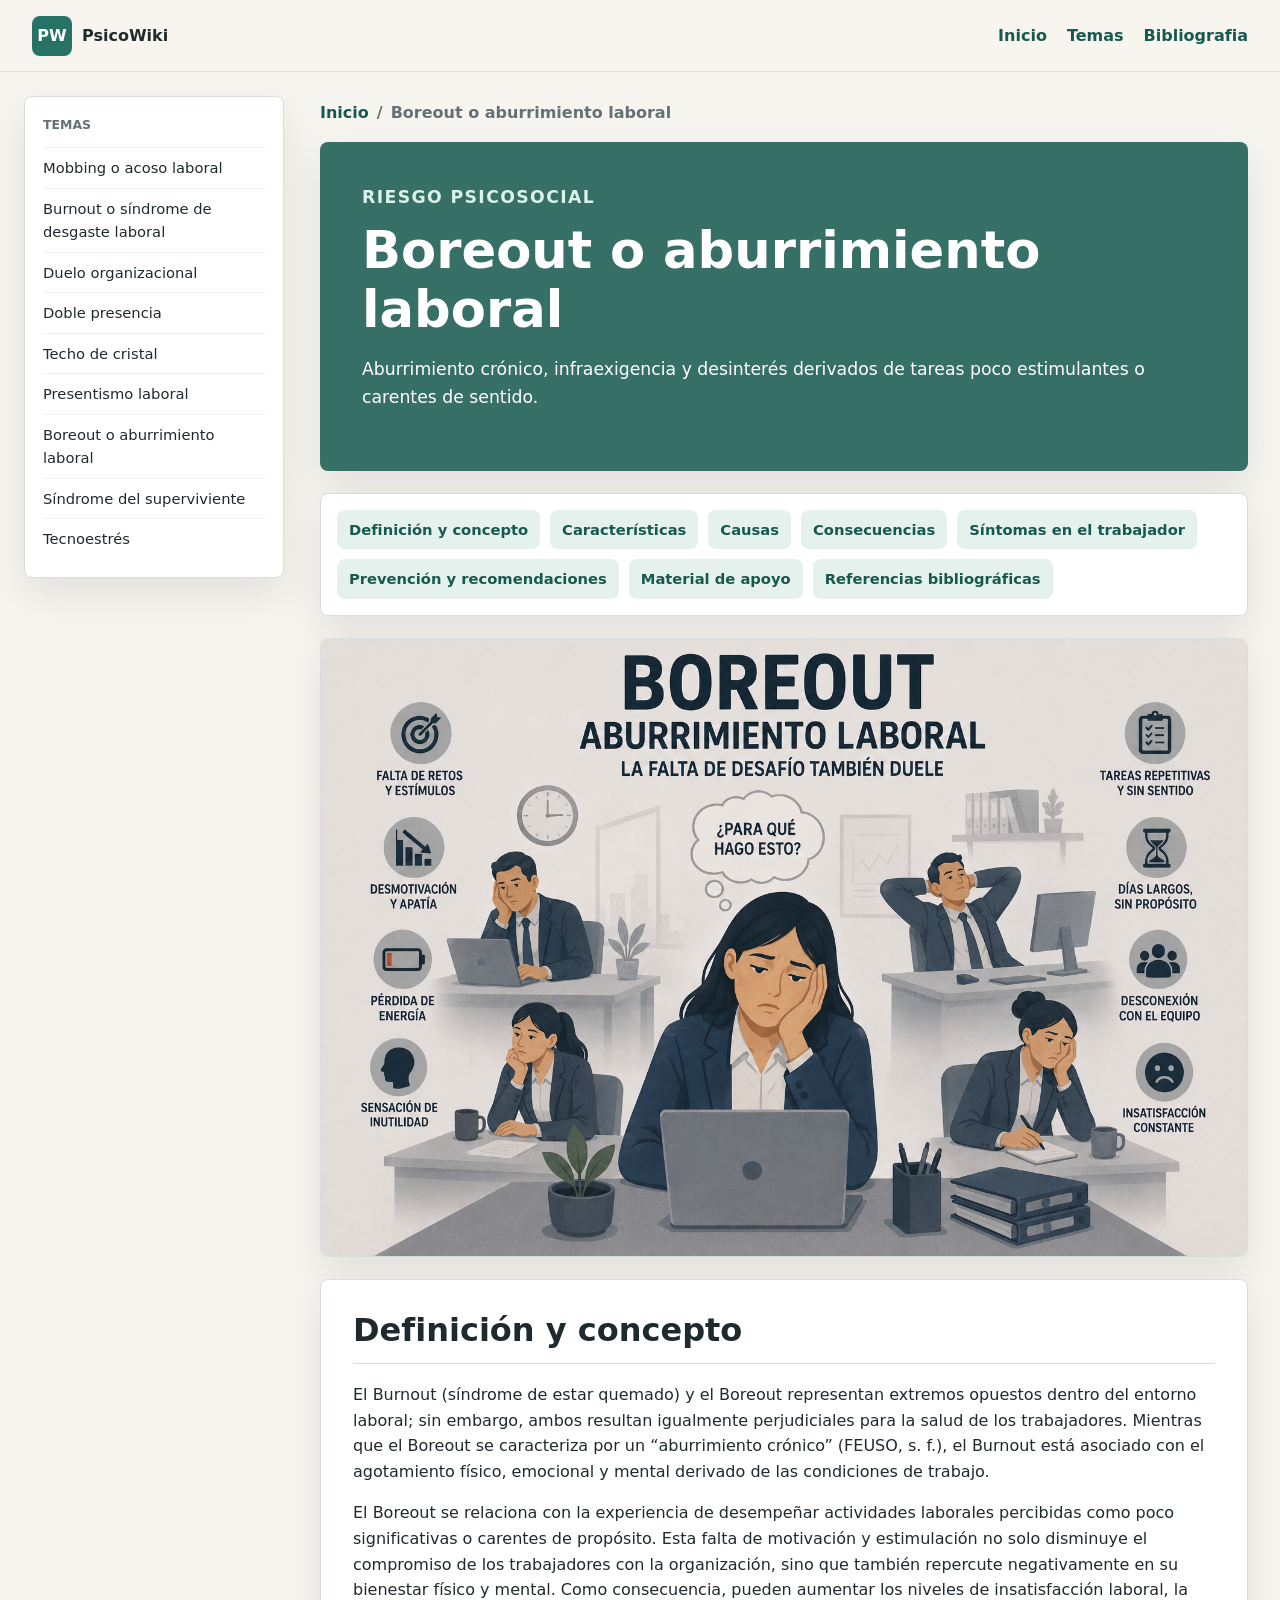
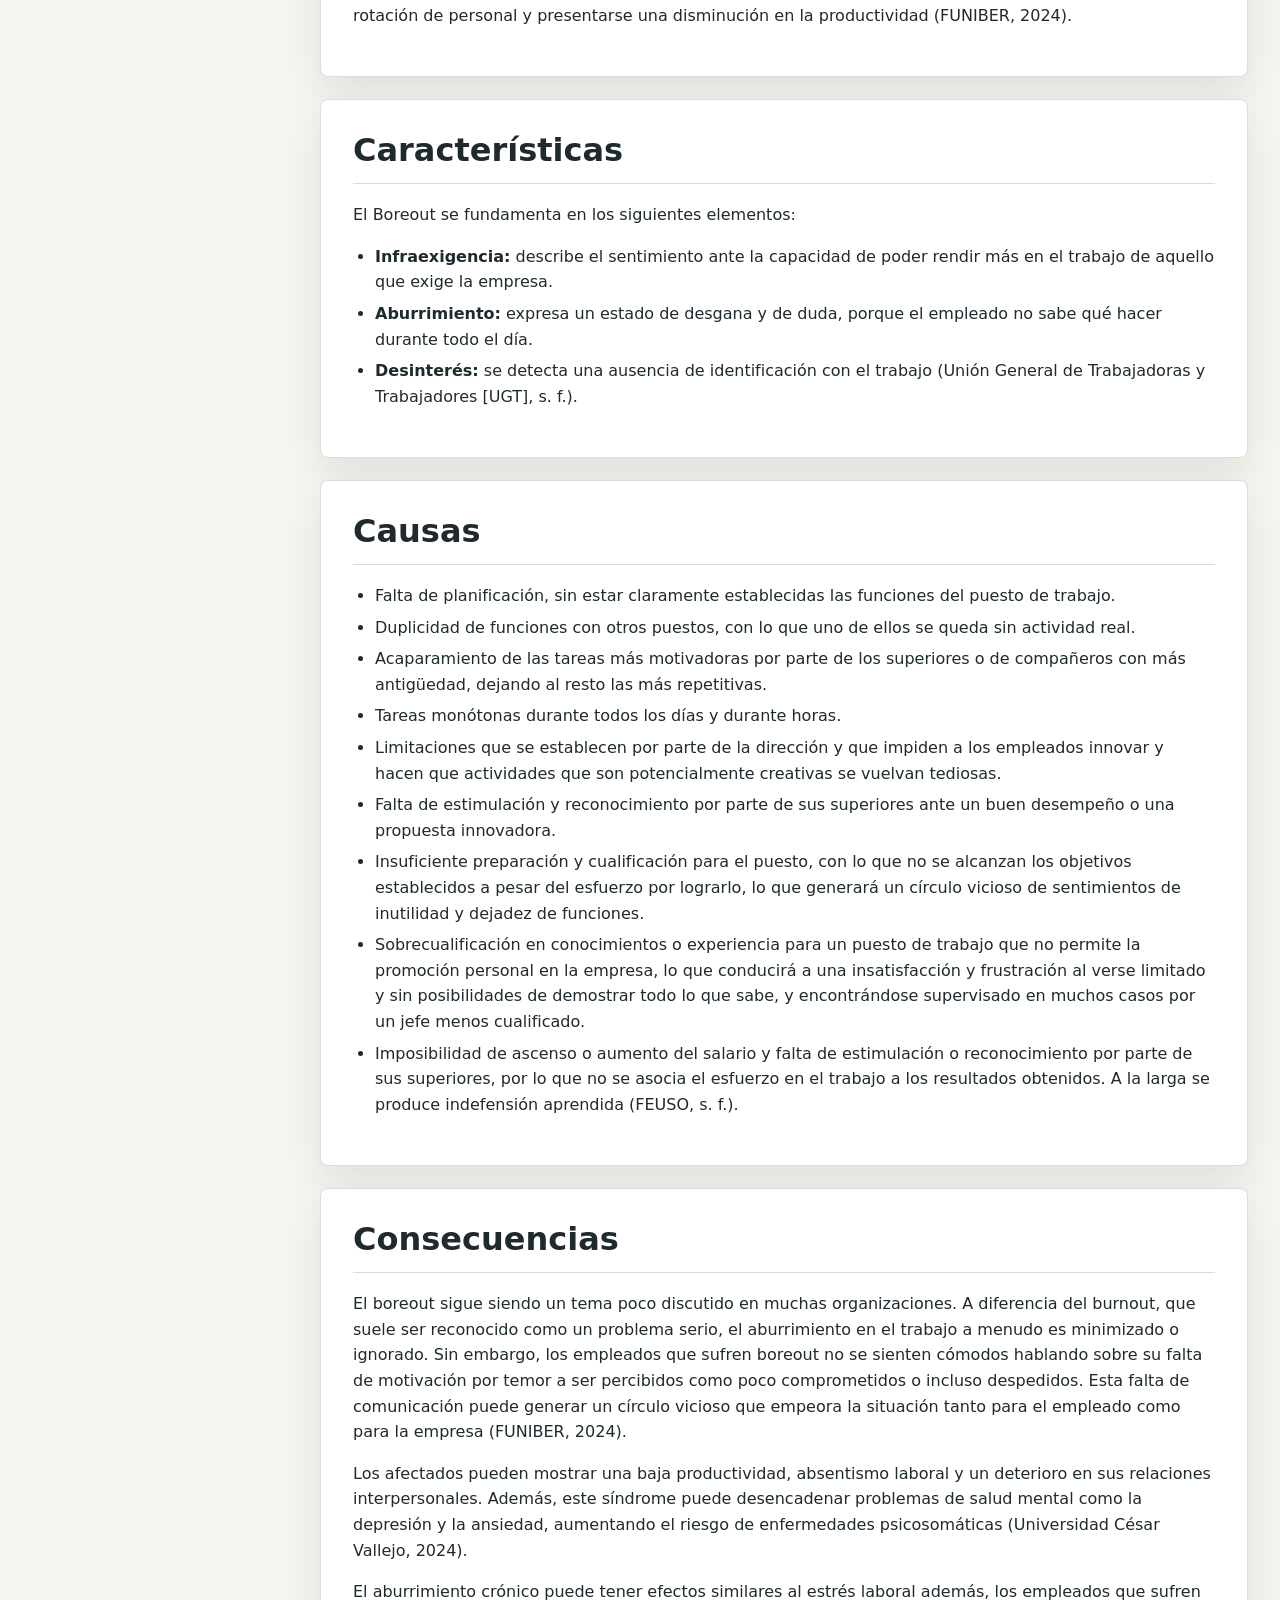
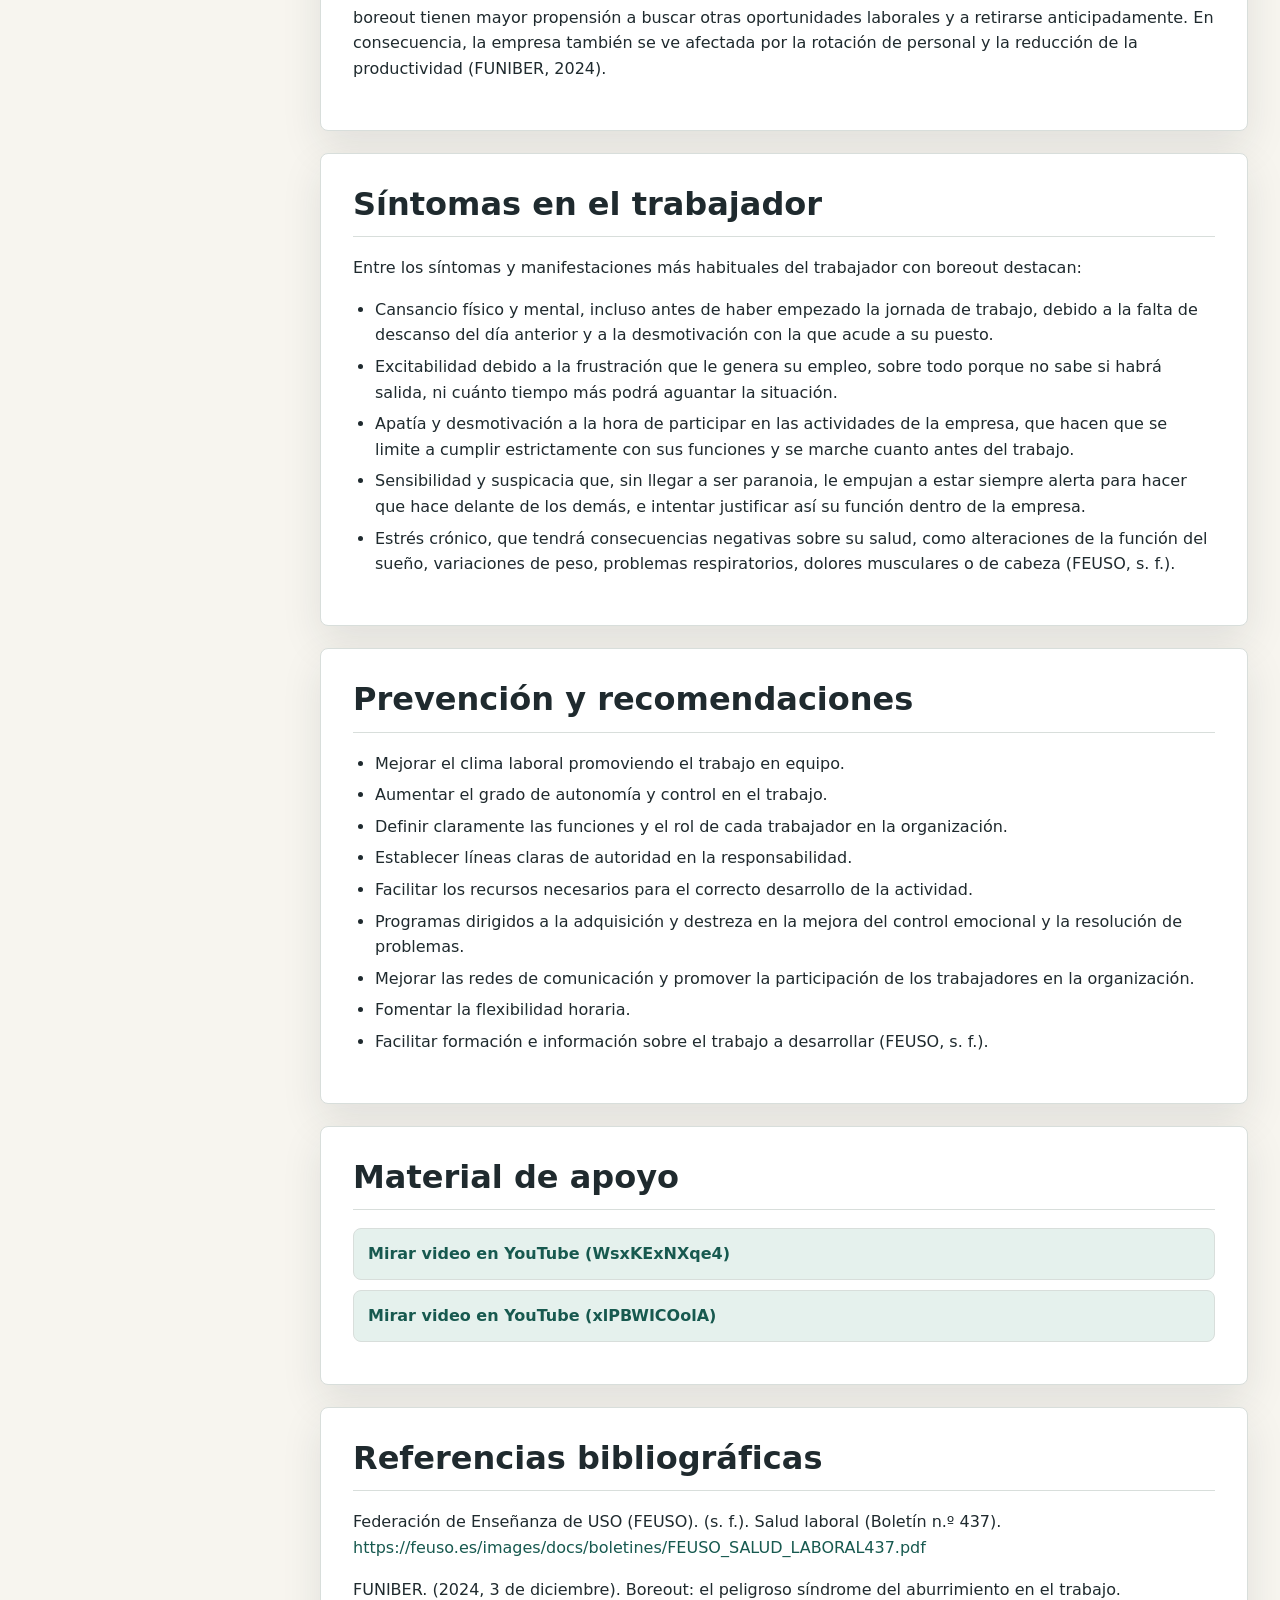
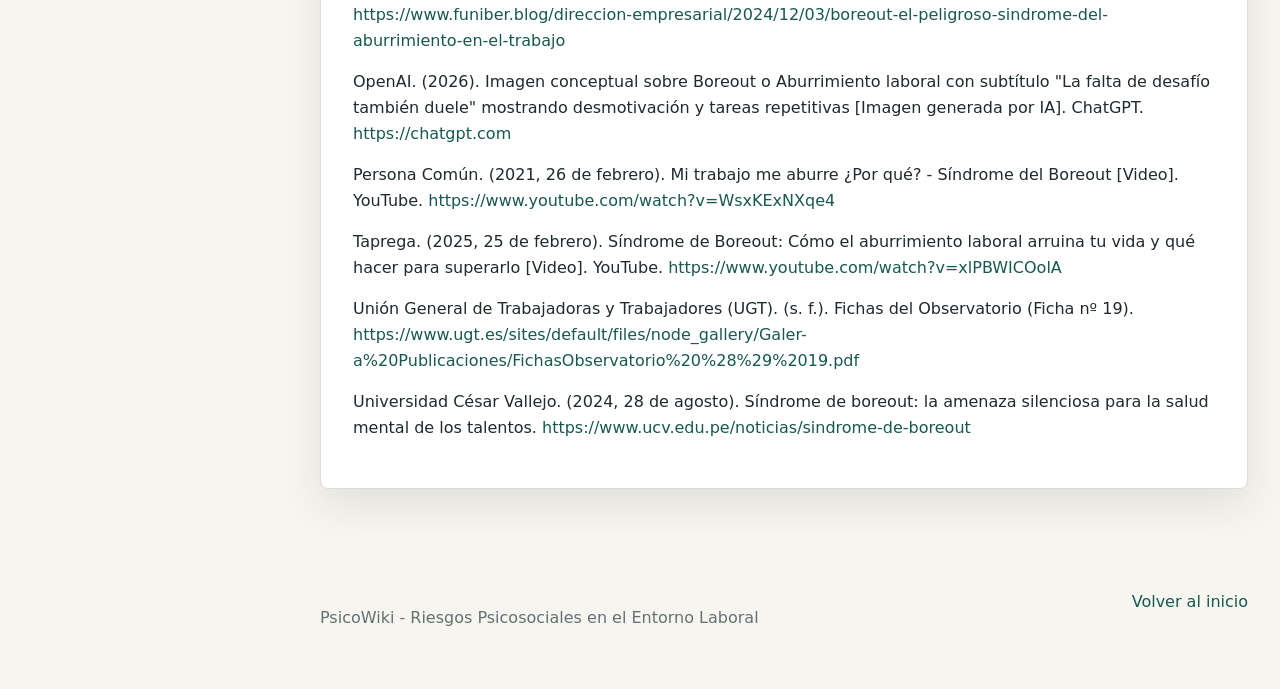
==== commit ccf34a60: "changes" ====
--- a/topics/boreout.html
+++ b/topics/boreout.html
@@ -59,22 +59,28 @@
 <section class="article-section" id="caracteristicas">
         <h2>Características</h2>
         <p>El Boreout se fundamenta en los siguientes elementos:</p>
-<p><strong>Infraexigencia:</strong> describe el sentimiento ante la capacidad de poder rendir más en el trabajo de aquello que exige la empresa.</p>
-<p><strong>Aburrimiento:</strong> expresa un estado de desgana y de duda, porque el empleado no sabe qué hacer durante todo el día.</p>
-<p><strong>Desinterés:</strong> se detecta una ausencia de identificación con el trabajo (Unión General de Trabajadoras y Trabajadores [UGT], s. f.).</p>
-      </section>
+<ul>
+  <li><strong>Infraexigencia:</strong> describe el sentimiento ante la capacidad de poder rendir más en el trabajo de aquello que exige la empresa.</li>
+  <li><strong>Aburrimiento:</strong> expresa un estado de desgana y de duda, porque el empleado no sabe qué hacer durante todo el día.</li>
+  <li><strong>Desinterés:</strong> se detecta una ausencia de identificación con el trabajo (Unión General de Trabajadoras y Trabajadores [UGT], s. f.).</li>
+</ul>
+
+</section>
 <section class="article-section" id="causas">
         <h2>Causas</h2>
-        <p>Falta de planificación, sin estar claramente establecidas las funciones del puesto de trabajo.</p>
-<p>Duplicidad de funciones con otros puestos, con lo que uno de ellos se queda sin actividad real.</p>
-<p>Acaparamiento de las tareas más motivadoras por parte de los superiores o de compañeros con más antigüedad, dejando al resto las más repetitivas.</p>
-<p>Tareas monótonas durante todos los días y durante horas.</p>
-<p>Limitaciones que se establecen por parte de la dirección y que impiden a los empleados innovar y hacen que actividades que son potencialmente creativas se vuelvan tediosas.</p>
-<p>Falta de estimulación y reconocimiento por parte de sus superiores ante un buen desempeño o una propuesta innovadora.</p>
-<p>Insuficiente preparación y cualificación para el puesto, con lo que no se alcanzan los objetivos establecidos a pesar del esfuerzo por lograrlo, lo que generará un círculo vicioso de sentimientos de inutilidad y dejadez de funciones.</p>
-<p>Sobrecualificación en conocimientos o experiencia para un puesto de trabajo que no permite la promoción personal en la empresa, lo que conducirá a una insatisfacción y frustración al verse limitado y sin posibilidades de demostrar todo lo que sabe, y encontrándose supervisado en muchos casos por un jefe menos cualificado.</p>
-<p>Imposibilidad de ascenso o aumento del salario y falta de estimulación o reconocimiento por parte de sus superiores, por lo que no se asocia el esfuerzo en el trabajo a los resultados obtenidos. A la larga se produce indefensión aprendida (FEUSO, s. f.).</p>
-      </section>
+        <ul>
+  <li>Falta de planificación, sin estar claramente establecidas las funciones del puesto de trabajo.</li>
+  <li>Duplicidad de funciones con otros puestos, con lo que uno de ellos se queda sin actividad real.</li>
+  <li>Acaparamiento de las tareas más motivadoras por parte de los superiores o de compañeros con más antigüedad, dejando al resto las más repetitivas.</li>
+  <li>Tareas monótonas durante todos los días y durante horas.</li>
+  <li>Limitaciones que se establecen por parte de la dirección y que impiden a los empleados innovar y hacen que actividades que son potencialmente creativas se vuelvan tediosas.</li>
+  <li>Falta de estimulación y reconocimiento por parte de sus superiores ante un buen desempeño o una propuesta innovadora.</li>
+  <li>Insuficiente preparación y cualificación para el puesto, con lo que no se alcanzan los objetivos establecidos a pesar del esfuerzo por lograrlo, lo que generará un círculo vicioso de sentimientos de inutilidad y dejadez de funciones.</li>
+  <li>Sobrecualificación en conocimientos o experiencia para un puesto de trabajo que no permite la promoción personal en la empresa, lo que conducirá a una insatisfacción y frustración al verse limitado y sin posibilidades de demostrar todo lo que sabe, y encontrándose supervisado en muchos casos por un jefe menos cualificado.</li>
+  <li>Imposibilidad de ascenso o aumento del salario y falta de estimulación o reconocimiento por parte de sus superiores, por lo que no se asocia el esfuerzo en el trabajo a los resultados obtenidos. A la larga se produce indefensión aprendida (FEUSO, s. f.).</li>
+</ul>
+
+</section>
 <section class="article-section" id="consecuencias">
         <h2>Consecuencias</h2>
         <p>El boreout sigue siendo un tema poco discutido en muchas organizaciones. A diferencia del burnout, que suele ser reconocido como un problema serio, el aburrimiento en el trabajo a menudo es minimizado o ignorado. Sin embargo, los empleados que sufren boreout no se sienten cómodos hablando sobre su falta de motivación por temor a ser percibidos como poco comprometidos o incluso despedidos. Esta falta de comunicación puede generar un círculo vicioso que empeora la situación tanto para el empleado como para la empresa (FUNIBER, 2024).</p>
@@ -84,24 +90,29 @@
 <section class="article-section" id="sintomas-en-el-trabajador">
         <h2>Síntomas en el trabajador</h2>
         <p>Entre los síntomas y manifestaciones más habituales del trabajador con boreout destacan:</p>
-<p>Cansancio físico y mental, incluso antes de haber empezado la jornada de trabajo, debido a la falta de descanso del día anterior y a la desmotivación con la que acude a su puesto.</p>
-<p>Excitabilidad debido a la frustración que le genera su empleo, sobre todo porque no sabe si habrá salida, ni cuánto tiempo más podrá aguantar la situación.</p>
-<p>Apatía y desmotivación a la hora de participar en las actividades de la empresa, que hacen que se limite a cumplir estrictamente con sus funciones y se marche cuanto antes del trabajo.</p>
-<p>Sensibilidad y suspicacia que, sin llegar a ser paranoia, le empujan a estar siempre alerta para hacer que hace delante de los demás, e intentar justificar así su función dentro de la empresa.</p>
-<p>Estrés crónico, que tendrá consecuencias negativas sobre su salud, como alteraciones de la función del sueño, variaciones de peso, problemas respiratorios, dolores musculares o de cabeza (FEUSO, s. f.).</p>
-      </section>
+<ul>
+  <li>Cansancio físico y mental, incluso antes de haber empezado la jornada de trabajo, debido a la falta de descanso del día anterior y a la desmotivación con la que acude a su puesto.</li>
+  <li>Excitabilidad debido a la frustración que le genera su empleo, sobre todo porque no sabe si habrá salida, ni cuánto tiempo más podrá aguantar la situación.</li>
+  <li>Apatía y desmotivación a la hora de participar en las actividades de la empresa, que hacen que se limite a cumplir estrictamente con sus funciones y se marche cuanto antes del trabajo.</li>
+  <li>Sensibilidad y suspicacia que, sin llegar a ser paranoia, le empujan a estar siempre alerta para hacer que hace delante de los demás, e intentar justificar así su función dentro de la empresa.</li>
+  <li>Estrés crónico, que tendrá consecuencias negativas sobre su salud, como alteraciones de la función del sueño, variaciones de peso, problemas respiratorios, dolores musculares o de cabeza (FEUSO, s. f.).</li>
+</ul>
+</section>
 <section class="article-section" id="prevencion-y-recomendaciones">
         <h2>Prevención y recomendaciones</h2>
-        <p>Mejorar el clima laboral promoviendo el trabajo en equipo.</p>
-<p>Aumentar el grado de autonomía y control en el trabajo.</p>
-<p>Definir claramente las funciones y el rol de cada trabajador en la organización.</p>
-<p>Establecer líneas claras de autoridad en la responsabilidad.</p>
-<p>Facilitar los recursos necesarios para el correcto desarrollo de la actividad.</p>
-<p>Programas dirigidos a la adquisición y destreza en la mejora del control emocional y la resolución de problemas.</p>
-<p>Mejorar las redes de comunicación y promover la participación de los trabajadores en la organización.</p>
-<p>Fomentar la flexibilidad horaria.</p>
-<p>Facilitar formación e información sobre el trabajo a desarrollar (FEUSO, s. f.).</p>
-      </section>
+        <ul>
+  <li>Mejorar el clima laboral promoviendo el trabajo en equipo.</li>
+  <li>Aumentar el grado de autonomía y control en el trabajo.</li>
+  <li>Definir claramente las funciones y el rol de cada trabajador en la organización.</li>
+  <li>Establecer líneas claras de autoridad en la responsabilidad.</li>
+  <li>Facilitar los recursos necesarios para el correcto desarrollo de la actividad.</li>
+  <li>Programas dirigidos a la adquisición y destreza en la mejora del control emocional y la resolución de problemas.</li>
+  <li>Mejorar las redes de comunicación y promover la participación de los trabajadores en la organización.</li>
+  <li>Fomentar la flexibilidad horaria.</li>
+  <li>Facilitar formación e información sobre el trabajo a desarrollar (FEUSO, s. f.).</li>
+</ul>
+
+</section>
 <section class="article-section" id="material-de-apoyo">
         <h2>Material de apoyo</h2>
         <a class="resource-link" href="https://www.youtube.com/watch?v=WsxKExNXqe4" target="_blank" rel="noreferrer">Mirar video en YouTube (WsxKExNXqe4)</a>
--- a/styles.css
+++ b/styles.css
@@ -573,3 +573,26 @@
     gap: 8px;
   }
 }
+
+
+.comparison-table {
+  width: 100%;
+  border-collapse: collapse;
+  margin: 24px 0;
+  background: var(--surface);
+}
+
+.comparison-table th,
+.comparison-table td {
+  border: 1px solid var(--line);
+  padding: 14px;
+  vertical-align: top;
+  text-align: left;
+}
+
+.comparison-table th {
+  background: #dce3f5;
+  color: var(--text);
+  font-weight: 700;
+  text-align: center;
+}
